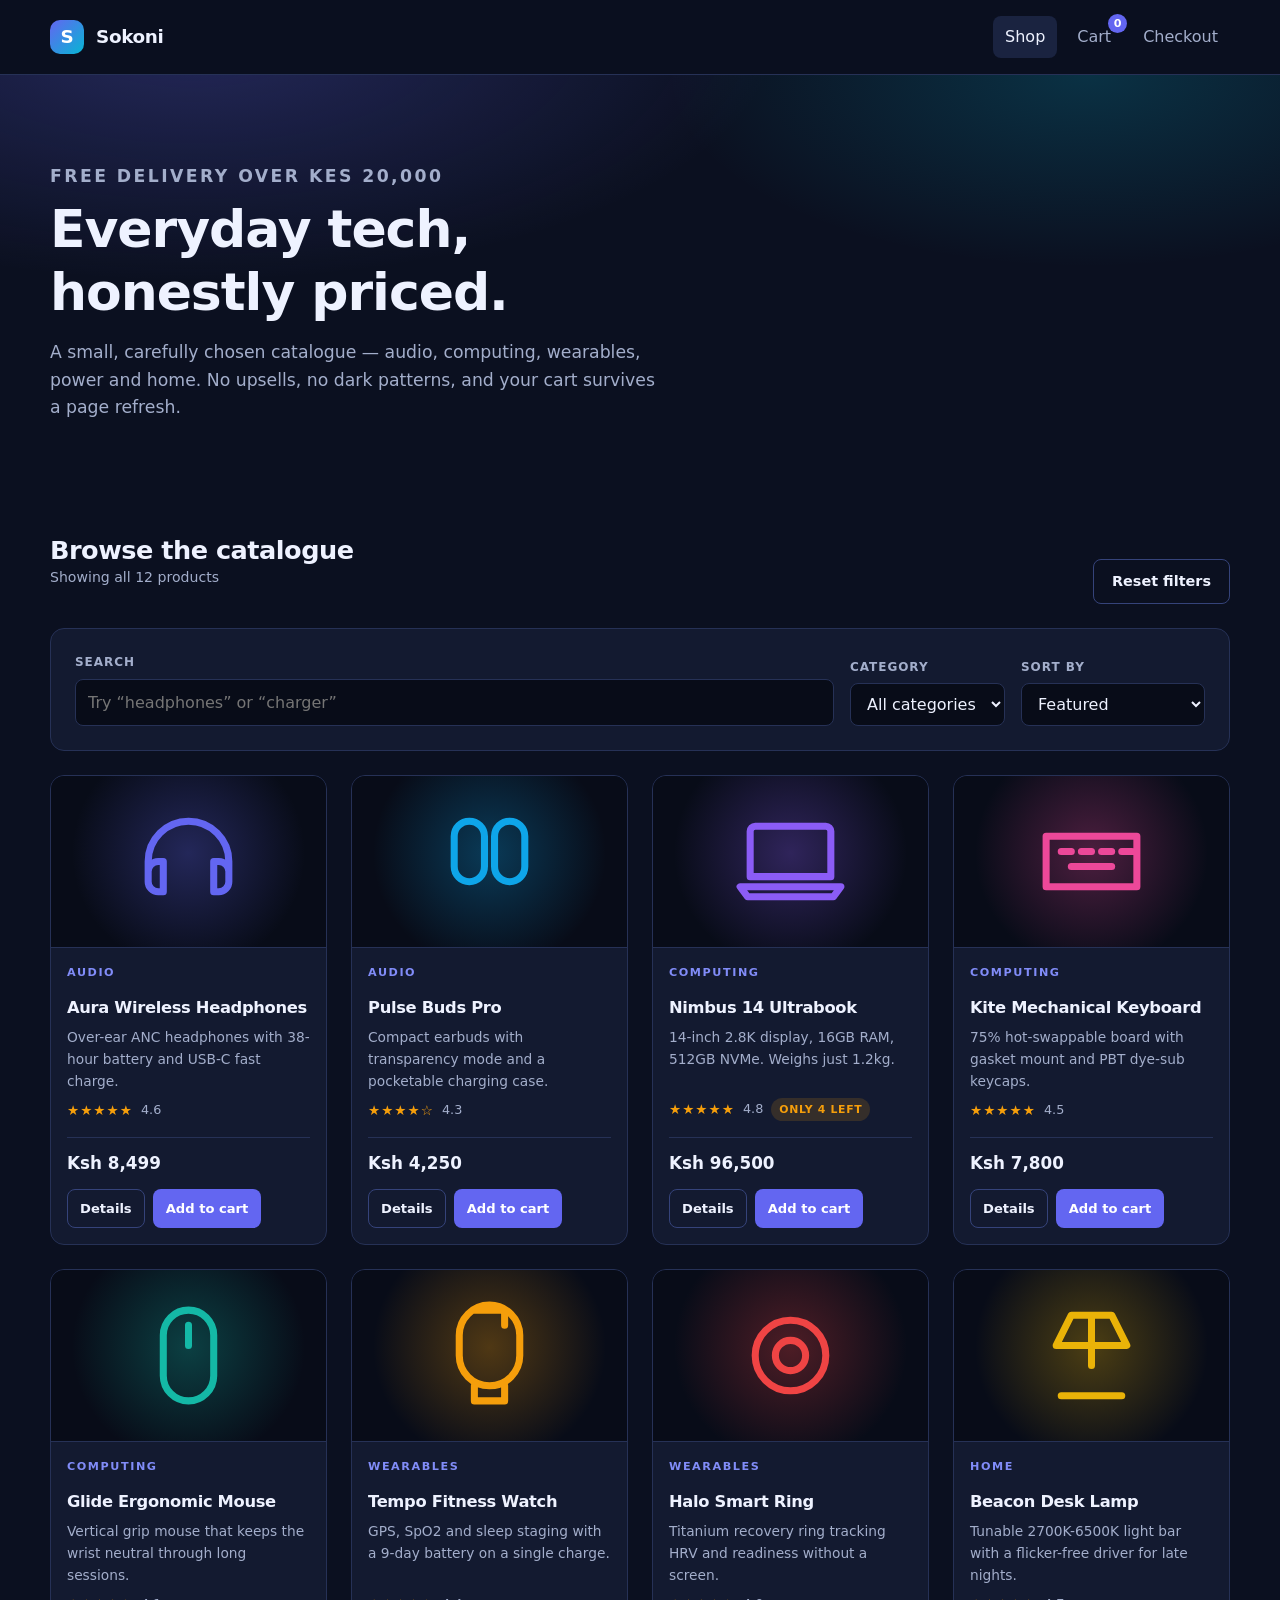
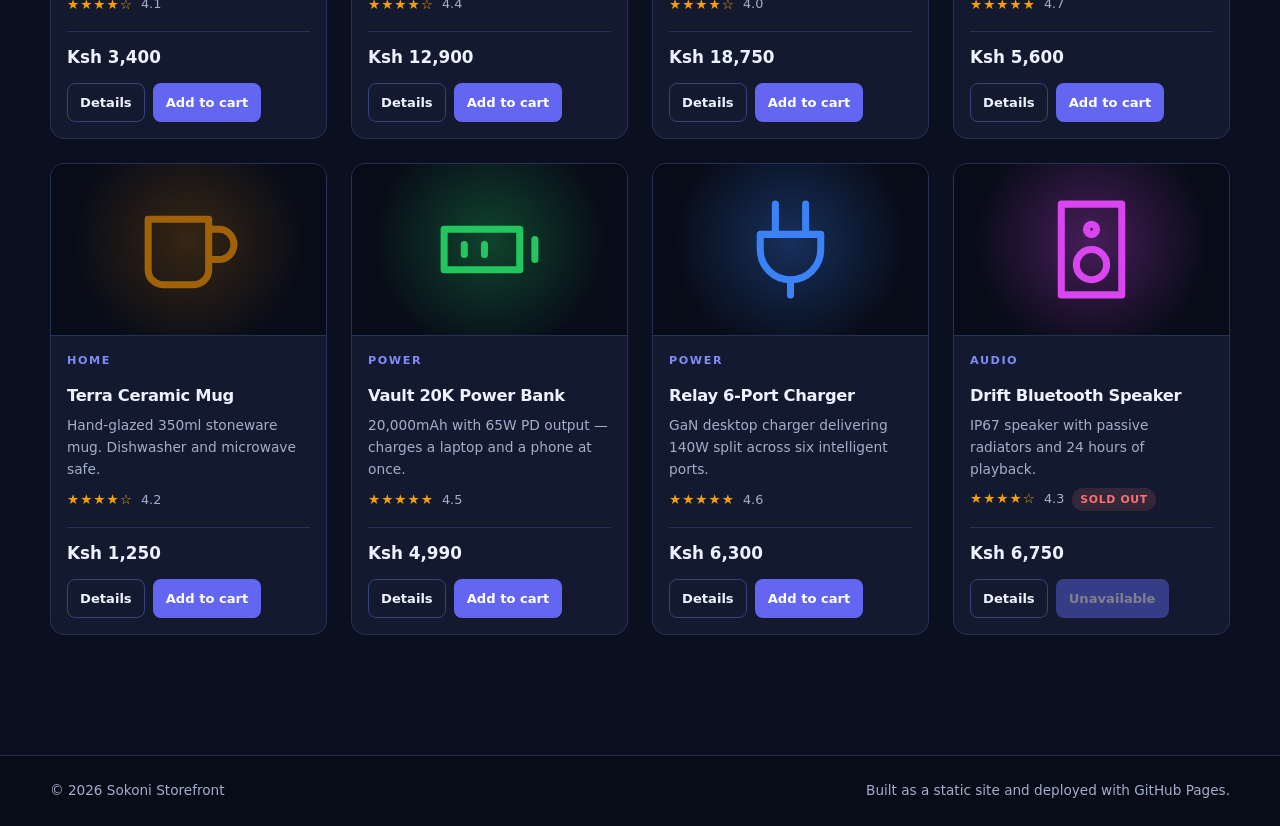
==== index.html @ c06dab85 "refactor: drop the hero statistics block The three figures were hard-coded and went stale the moment" ====
<!doctype html>
<html lang="en">
  <head>
    <meta charset="utf-8" />
    <meta name="viewport" content="width=device-width, initial-scale=1" />
    <title>Sokoni — Everyday tech, honestly priced</title>
    <meta
      name="description"
      content="Sokoni is a lightweight storefront for audio, computing, wearables and home tech."
    />
    <link rel="stylesheet" href="assets/css/main.css" />
  </head>
  <body>
    <a class="skip-link" href="#main">Skip to content</a>

    <header class="site-header">
      <div class="shell header-inner">
        <a class="brand" href="index.html">
          <span class="brand-mark">S</span>
          Sokoni
        </a>
        <nav class="nav" aria-label="Primary">
          <a href="index.html">Shop</a>
          <a class="cart-link" href="cart.html">
            Cart
            <span class="badge" data-cart-count hidden>0</span>
          </a>
          <a href="checkout.html">Checkout</a>
        </nav>
      </div>
    </header>

    <main id="main">
      <section class="hero">
        <div class="shell">
          <p class="eyebrow">Free delivery over KES 20,000</p>
          <h1>Everyday tech, honestly priced.</h1>
          <p>
            A small, carefully chosen catalogue — audio, computing, wearables, power and home.
            No upsells, no dark patterns, and your cart survives a page refresh.
          </p>
        </div>
      </section>

      <section class="section shell">
        <div class="section-head">
          <div>
            <h2>Browse the catalogue</h2>
            <p class="result-count" id="result-count">Showing all 12 products</p>
          </div>
          <button class="btn btn-ghost" id="clear-filters">Reset filters</button>
        </div>

        <div class="toolbar">
          <div class="field field-grow">
            <label for="search">Search</label>
            <input
              type="search"
              id="search"
              placeholder="Try &ldquo;headphones&rdquo; or &ldquo;charger&rdquo;"
              autocomplete="off"
            />
          </div>
          <div class="field">
            <label for="category">Category</label>
            <select id="category">
              <option value="all">All categories</option>
            </select>
          </div>
          <div class="field">
            <label for="sort">Sort by</label>
            <select id="sort">
              <option value="featured">Featured</option>
              <option value="price-asc">Price: low to high</option>
              <option value="price-desc">Price: high to low</option>
              <option value="rating">Highest rated</option>
              <option value="name">Name A–Z</option>
            </select>
          </div>
        </div>

        <div class="grid" id="product-grid"></div>

        <div class="empty" id="empty-state" hidden>
          <h3>No products match that search</h3>
          <p>Try a different term, or reset the filters to see the whole catalogue.</p>
        </div>
      </section>
    </main>

    <dialog id="product-dialog" aria-labelledby="dialog-title">
      <div class="dialog-body">
        <div data-slot="art"></div>
        <div>
          <p class="eyebrow" data-slot="category"></p>
          <h2 id="dialog-title" data-slot="name"></h2>
          <p class="card-blurb" data-slot="blurb"></p>
          <p class="card-meta" data-slot="rating"></p>
          <p class="price" data-slot="price"></p>
          <p class="result-count" data-slot="stock"></p>
        </div>
      </div>
      <div class="dialog-foot">
        <button class="btn btn-ghost" data-action="close-dialog">Close</button>
        <button class="btn btn-primary" data-action="add-from-dialog">Add to cart</button>
      </div>
    </dialog>

    <footer class="site-footer">
      <div class="shell footer-inner">
        <span>© <span data-year></span> Sokoni Storefront</span>
        <span>Built as a static site and deployed with GitHub Pages.</span>
      </div>
    </footer>

    <script src="assets/js/data.js"></script>
    <script src="assets/js/store.js"></script>
    <script src="assets/js/ui.js"></script>
    <script src="assets/js/catalogue.js"></script>
  </body>
</html>
---- assets/css/main.css ----
/* ==========================================================================
   Sokoni Storefront — design tokens and components
   ========================================================================== */

:root {
  --bg: #0b1020;
  --bg-raised: #131a30;
  --bg-sunken: #080c18;
  --surface: #1a2340;
  --border: #263156;
  --border-strong: #35437a;

  --text: #eef2ff;
  --text-muted: #a3aecb;
  --text-faint: #6f7da0;

  --brand: #6366f1;
  --brand-strong: #818cf8;
  --brand-ink: #ffffff;
  --success: #22c55e;
  --warn: #f59e0b;
  --danger: #f87171;

  --radius-sm: 8px;
  --radius: 14px;
  --radius-lg: 20px;

  --shadow: 0 12px 32px rgba(3, 7, 18, 0.45);
  --shadow-sm: 0 4px 12px rgba(3, 7, 18, 0.3);

  --space-1: 4px;
  --space-2: 8px;
  --space-3: 12px;
  --space-4: 16px;
  --space-5: 24px;
  --space-6: 32px;
  --space-7: 48px;
  --space-8: 72px;

  --maxw: 1180px;
  --font: "Segoe UI", system-ui, -apple-system, "Helvetica Neue", Arial, sans-serif;
}

*,
*::before,
*::after {
  box-sizing: border-box;
}

body {
  margin: 0;
  background: var(--bg);
  color: var(--text);
  font-family: var(--font);
  font-size: 16px;
  line-height: 1.6;
  -webkit-font-smoothing: antialiased;
}

h1,
h2,
h3 {
  line-height: 1.2;
  margin: 0;
  letter-spacing: -0.02em;
}

a {
  color: var(--brand-strong);
}

img,
svg {
  max-width: 100%;
}

:focus-visible {
  outline: 2px solid var(--brand-strong);
  outline-offset: 2px;
  border-radius: 4px;
}

.shell {
  width: min(100% - 2 * var(--space-5), var(--maxw));
  margin-inline: auto;
}

.skip-link {
  position: absolute;
  left: -9999px;
}
.skip-link:focus {
  left: var(--space-4);
  top: var(--space-4);
  z-index: 100;
  background: var(--brand);
  color: var(--brand-ink);
  padding: var(--space-2) var(--space-4);
  border-radius: var(--radius-sm);
}

/* --------------------------------------------------------------- Header -- */

.site-header {
  position: sticky;
  top: 0;
  z-index: 40;
  background: rgba(11, 16, 32, 0.85);
  backdrop-filter: blur(12px);
  border-bottom: 1px solid var(--border);
}

.header-inner {
  display: flex;
  align-items: center;
  gap: var(--space-5);
  padding-block: var(--space-4);
}

.brand {
  display: flex;
  align-items: center;
  gap: var(--space-3);
  font-weight: 700;
  font-size: 1.15rem;
  color: var(--text);
  text-decoration: none;
  letter-spacing: -0.02em;
}

.brand-mark {
  display: grid;
  place-items: center;
  width: 34px;
  height: 34px;
  border-radius: 10px;
  background: linear-gradient(135deg, var(--brand), #06b6d4);
  color: var(--brand-ink);
  font-weight: 800;
}

.nav {
  display: flex;
  gap: var(--space-2);
  margin-left: auto;
  align-items: center;
}

.nav a {
  color: var(--text-muted);
  text-decoration: none;
  padding: var(--space-2) var(--space-3);
  border-radius: var(--radius-sm);
  font-weight: 500;
}

.nav a:hover {
  color: var(--text);
  background: var(--surface);
}

.nav a[aria-current="page"] {
  color: var(--text);
  background: var(--surface);
}

.cart-link {
  position: relative;
}

.badge {
  position: absolute;
  top: -2px;
  right: -4px;
  min-width: 19px;
  height: 19px;
  padding-inline: 5px;
  display: grid;
  place-items: center;
  border-radius: 999px;
  background: var(--brand);
  color: var(--brand-ink);
  font-size: 0.7rem;
  font-weight: 700;
}

/* ----------------------------------------------------------------- Hero -- */

.hero {
  padding-block: var(--space-8) var(--space-7);
  background:
    radial-gradient(900px 380px at 15% -10%, rgba(99, 102, 241, 0.28), transparent 65%),
    radial-gradient(700px 320px at 85% 0%, rgba(6, 182, 212, 0.2), transparent 60%);
}

.hero h1 {
  font-size: clamp(2rem, 5vw, 3.25rem);
  max-width: 16ch;
}

.hero p {
  color: var(--text-muted);
  font-size: 1.08rem;
  max-width: 56ch;
  margin-top: var(--space-4);
}

.eyebrow {
  margin: 0 0 var(--space-2);
  text-transform: uppercase;
  letter-spacing: 0.14em;
  font-size: 0.7rem;
  font-weight: 700;
  color: var(--brand-strong);
}

.hero-stats {
  display: flex;
  flex-wrap: wrap;
  gap: var(--space-6);
  margin-top: var(--space-6);
}

.hero-stats div strong {
  display: block;
  font-size: 1.5rem;
}

.hero-stats div span {
  color: var(--text-muted);
  font-size: 0.85rem;
}

/* -------------------------------------------------------------- Buttons -- */

.btn {
  display: inline-flex;
  align-items: center;
  justify-content: center;
  gap: var(--space-2);
  padding: 10px 18px;
  border-radius: var(--radius-sm);
  border: 1px solid transparent;
  font: inherit;
  font-weight: 600;
  font-size: 0.9rem;
  cursor: pointer;
  transition: background-color 0.15s ease, border-color 0.15s ease, transform 0.1s ease;
  text-decoration: none;
}

.btn:active {
  transform: translateY(1px);
}

.btn-primary {
  background: var(--brand);
  color: var(--brand-ink);
}
.btn-primary:hover:not(:disabled) {
  background: var(--brand-strong);
}

.btn-ghost {
  background: transparent;
  border-color: var(--border-strong);
  color: var(--text);
}
.btn-ghost:hover:not(:disabled) {
  background: var(--surface);
}

.btn:disabled {
  opacity: 0.45;
  cursor: not-allowed;
}

.btn-block {
  width: 100%;
}

.link-danger {
  background: none;
  border: 0;
  color: var(--text-faint);
  font: inherit;
  font-size: 0.82rem;
  cursor: pointer;
  padding: 0;
  text-decoration: underline;
}
.link-danger:hover {
  color: var(--danger);
}

/* --------------------------------------------------------------- Filters -- */

.toolbar {
  display: flex;
  flex-wrap: wrap;
  align-items: flex-end;
  gap: var(--space-4);
  padding: var(--space-5);
  background: var(--bg-raised);
  border: 1px solid var(--border);
  border-radius: var(--radius);
  margin-bottom: var(--space-5);
}

.field {
  display: flex;
  flex-direction: column;
  gap: 6px;
  min-width: 0;
}

.field label {
  font-size: 0.75rem;
  font-weight: 600;
  color: var(--text-muted);
  text-transform: uppercase;
  letter-spacing: 0.08em;
}

.field-grow {
  flex: 1 1 220px;
}

input,
select,
textarea {
  font: inherit;
  color: var(--text);
  background: var(--bg-sunken);
  border: 1px solid var(--border);
  border-radius: var(--radius-sm);
  padding: 10px 12px;
  width: 100%;
}

input:focus,
select:focus,
textarea:focus {
  border-color: var(--brand);
  outline: none;
}

input[aria-invalid="true"],
textarea[aria-invalid="true"] {
  border-color: var(--danger);
}

.result-count {
  color: var(--text-muted);
  font-size: 0.88rem;
  margin: 0 0 var(--space-4);
}

/* ----------------------------------------------------------------- Grid -- */

.grid {
  display: grid;
  grid-template-columns: repeat(auto-fill, minmax(255px, 1fr));
  gap: var(--space-5);
  list-style: none;
  padding: 0;
  margin: 0;
}

.card {
  display: flex;
  flex-direction: column;
  background: var(--bg-raised);
  border: 1px solid var(--border);
  border-radius: var(--radius);
  overflow: hidden;
  transition: border-color 0.15s ease, transform 0.15s ease, box-shadow 0.15s ease;
}

.card:hover {
  border-color: var(--border-strong);
  transform: translateY(-3px);
  box-shadow: var(--shadow);
}

.art {
  display: grid;
  place-items: center;
  aspect-ratio: 16 / 10;
  color: var(--accent, var(--brand));
  background:
    radial-gradient(circle at 50% 45%, color-mix(in srgb, var(--accent, #6366f1) 30%, transparent), transparent 70%),
    var(--bg-sunken);
  border-bottom: 1px solid var(--border);
}

.art svg {
  width: 44%;
  height: auto;
}

.card-body {
  display: flex;
  flex-direction: column;
  gap: var(--space-2);
  padding: var(--space-4);
  flex: 1;
}

.card-title {
  font-size: 1.02rem;
}

.card-blurb {
  margin: 0;
  color: var(--text-muted);
  font-size: 0.86rem;
  flex: 1;
}

.card-meta {
  display: flex;
  align-items: center;
  gap: var(--space-2);
  flex-wrap: wrap;
}

.stars {
  color: var(--warn);
  letter-spacing: 1px;
  font-size: 0.85rem;
}

.rating-value {
  color: var(--text-muted);
  font-size: 0.8rem;
}

.pill {
  font-size: 0.68rem;
  font-weight: 700;
  text-transform: uppercase;
  letter-spacing: 0.06em;
  padding: 3px 8px;
  border-radius: 999px;
}

.pill-out {
  background: rgba(248, 113, 113, 0.15);
  color: var(--danger);
}

.pill-low {
  background: rgba(245, 158, 11, 0.15);
  color: var(--warn);
}

.card-foot {
  display: flex;
  align-items: center;
  justify-content: space-between;
  gap: var(--space-3);
  flex-wrap: wrap;
  margin-top: var(--space-2);
  padding-top: var(--space-3);
  border-top: 1px solid var(--border);
}

.price {
  font-size: 1.05rem;
  font-weight: 700;
}

.card-actions {
  display: flex;
  gap: var(--space-2);
}

.card-actions .btn {
  padding: 8px 12px;
  font-size: 0.82rem;
}

/* -------------------------------------------------------------- Sections -- */

.section {
  padding-block: var(--space-7);
}

.section-head {
  display: flex;
  align-items: flex-end;
  justify-content: space-between;
  gap: var(--space-4);
  flex-wrap: wrap;
  margin-bottom: var(--space-5);
}

.section-head h2 {
  font-size: 1.6rem;
}

.empty {
  text-align: center;
  padding: var(--space-8) var(--space-5);
  border: 1px dashed var(--border-strong);
  border-radius: var(--radius);
  color: var(--text-muted);
}

.empty h3 {
  color: var(--text);
  margin-bottom: var(--space-2);
}

/* ------------------------------------------------------------- Cart page -- */

.cart-layout {
  display: grid;
  grid-template-columns: minmax(0, 1fr) 320px;
  gap: var(--space-6);
  align-items: start;
}

.lines {
  list-style: none;
  margin: 0;
  padding: 0;
  display: flex;
  flex-direction: column;
  gap: var(--space-3);
}

.line {
  display: grid;
  grid-template-columns: 96px minmax(0, 1fr) auto auto auto;
  align-items: center;
  gap: var(--space-4);
  padding: var(--space-3);
  background: var(--bg-raised);
  border: 1px solid var(--border);
  border-radius: var(--radius);
}

.line .art {
  aspect-ratio: 1;
  border: 0;
  border-radius: var(--radius-sm);
}

.line .art svg {
  width: 50%;
}

.line-title {
  font-size: 0.98rem;
}

.line-unit {
  margin: 2px 0 0;
  color: var(--text-muted);
  font-size: 0.82rem;
}

.line-total {
  margin: 0;
  font-weight: 700;
  min-width: 92px;
  text-align: right;
}

.qty {
  display: flex;
  align-items: center;
  gap: 4px;
}

.qty-btn {
  width: 30px;
  height: 30px;
  border-radius: var(--radius-sm);
  border: 1px solid var(--border-strong);
  background: var(--surface);
  color: var(--text);
  font-size: 1rem;
  cursor: pointer;
}

.qty-btn:hover:not(:disabled) {
  border-color: var(--brand);
}

.qty-btn:disabled {
  opacity: 0.4;
  cursor: not-allowed;
}

.qty-input {
  width: 54px;
  text-align: center;
  padding: 6px;
}

.panel {
  background: var(--bg-raised);
  border: 1px solid var(--border);
  border-radius: var(--radius);
  padding: var(--space-5);
  position: sticky;
  top: 92px;
}

.panel h2 {
  font-size: 1.15rem;
  margin-bottom: var(--space-4);
}

.totals {
  list-style: none;
  margin: 0 0 var(--space-4);
  padding: 0;
  display: flex;
  flex-direction: column;
  gap: var(--space-2);
}

.totals li {
  display: flex;
  justify-content: space-between;
  gap: var(--space-4);
  color: var(--text-muted);
  font-size: 0.9rem;
}

.totals .grand {
  color: var(--text);
  font-size: 1.1rem;
  font-weight: 700;
  padding-top: var(--space-3);
  border-top: 1px solid var(--border);
}

.nudge {
  background: rgba(99, 102, 241, 0.12);
  border: 1px solid rgba(99, 102, 241, 0.35);
  color: var(--brand-strong);
  border-radius: var(--radius-sm);
  padding: var(--space-3);
  font-size: 0.82rem;
  margin-bottom: var(--space-4);
}

.cart-actions {
  display: flex;
  justify-content: space-between;
  align-items: center;
  margin-top: var(--space-4);
}

/* --------------------------------------------------------- Checkout page -- */

.checkout-layout {
  display: grid;
  grid-template-columns: minmax(0, 1fr) 340px;
  gap: var(--space-6);
  align-items: start;
}

.form-grid {
  display: grid;
  grid-template-columns: repeat(2, minmax(0, 1fr));
  gap: var(--space-4);
}

.form-grid .span-2 {
  grid-column: 1 / -1;
}

.error {
  color: var(--danger);
  font-size: 0.78rem;
  min-height: 1.1em;
}

.review-list {
  list-style: none;
  margin: 0 0 var(--space-4);
  padding: 0 0 var(--space-4);
  border-bottom: 1px solid var(--border);
  display: flex;
  flex-direction: column;
  gap: var(--space-3);
}

.review-list li {
  display: flex;
  justify-content: space-between;
  gap: var(--space-4);
  font-size: 0.9rem;
}

.review-qty {
  color: var(--text-muted);
}

.confirmation {
  text-align: center;
  padding: var(--space-8) var(--space-5);
  background: var(--bg-raised);
  border: 1px solid var(--border);
  border-radius: var(--radius-lg);
}

.confirmation .tick {
  display: grid;
  place-items: center;
  width: 62px;
  height: 62px;
  margin: 0 auto var(--space-4);
  border-radius: 50%;
  background: rgba(34, 197, 94, 0.15);
  color: var(--success);
  font-size: 1.8rem;
}

.reference {
  display: inline-block;
  margin-top: var(--space-4);
  padding: var(--space-2) var(--space-4);
  background: var(--bg-sunken);
  border: 1px solid var(--border-strong);
  border-radius: var(--radius-sm);
  font-family: ui-monospace, "Cascadia Code", Consolas, monospace;
  letter-spacing: 0.08em;
}

/* --------------------------------------------------------------- Dialog -- */

dialog {
  border: 1px solid var(--border-strong);
  border-radius: var(--radius-lg);
  background: var(--bg-raised);
  color: var(--text);
  padding: 0;
  width: min(560px, calc(100% - 2 * var(--space-5)));
  box-shadow: var(--shadow);
}

dialog::backdrop {
  background: rgba(3, 7, 18, 0.7);
  backdrop-filter: blur(3px);
}

.dialog-body {
  padding: var(--space-5);
  display: grid;
  grid-template-columns: 150px minmax(0, 1fr);
  gap: var(--space-5);
}

.dialog-body .art {
  border: 1px solid var(--border);
  border-radius: var(--radius);
  aspect-ratio: 1;
}

.dialog-foot {
  display: flex;
  justify-content: flex-end;
  gap: var(--space-3);
  padding: var(--space-4) var(--space-5);
  border-top: 1px solid var(--border);
}

/* --------------------------------------------------------------- Toasts -- */

.toast-host {
  position: fixed;
  bottom: var(--space-5);
  right: var(--space-5);
  z-index: 60;
  display: flex;
  flex-direction: column;
  gap: var(--space-2);
}

.toast {
  background: var(--surface);
  border: 1px solid var(--border-strong);
  border-left: 3px solid var(--brand);
  border-radius: var(--radius-sm);
  padding: var(--space-3) var(--space-4);
  font-size: 0.88rem;
  box-shadow: var(--shadow-sm);
  animation: toast-in 0.2s ease;
}

.toast.out {
  opacity: 0;
  transition: opacity 0.35s ease;
}

@keyframes toast-in {
  from {
    opacity: 0;
    transform: translateY(8px);
  }
}

/* --------------------------------------------------------------- Footer -- */

.site-footer {
  margin-top: var(--space-8);
  border-top: 1px solid var(--border);
  background: var(--bg-sunken);
}

.footer-inner {
  display: flex;
  justify-content: space-between;
  gap: var(--space-4);
  flex-wrap: wrap;
  padding-block: var(--space-5);
  color: var(--text-muted);
  font-size: 0.85rem;
}

/* ------------------------------------------------------------ Responsive -- */

@media (max-width: 900px) {
  .cart-layout,
  .checkout-layout {
    grid-template-columns: 1fr;
  }

  .panel {
    position: static;
  }
}

@media (max-width: 640px) {
  .header-inner {
    flex-wrap: wrap;
    gap: var(--space-3);
  }

  .nav {
    margin-left: 0;
    width: 100%;
    justify-content: space-between;
  }

  .line {
    grid-template-columns: 72px minmax(0, 1fr);
    row-gap: var(--space-3);
  }

  .line .qty,
  .line .line-total,
  .line .link-danger {
    grid-column: 2;
    justify-self: start;
    text-align: left;
  }

  .form-grid,
  .dialog-body {
    grid-template-columns: 1fr;
  }

  .dialog-body .art {
    max-width: 150px;
  }
}

@media (prefers-reduced-motion: reduce) {
  *,
  *::before,
  *::after {
    animation-duration: 0.01ms !important;
    transition-duration: 0.01ms !important;
  }
}
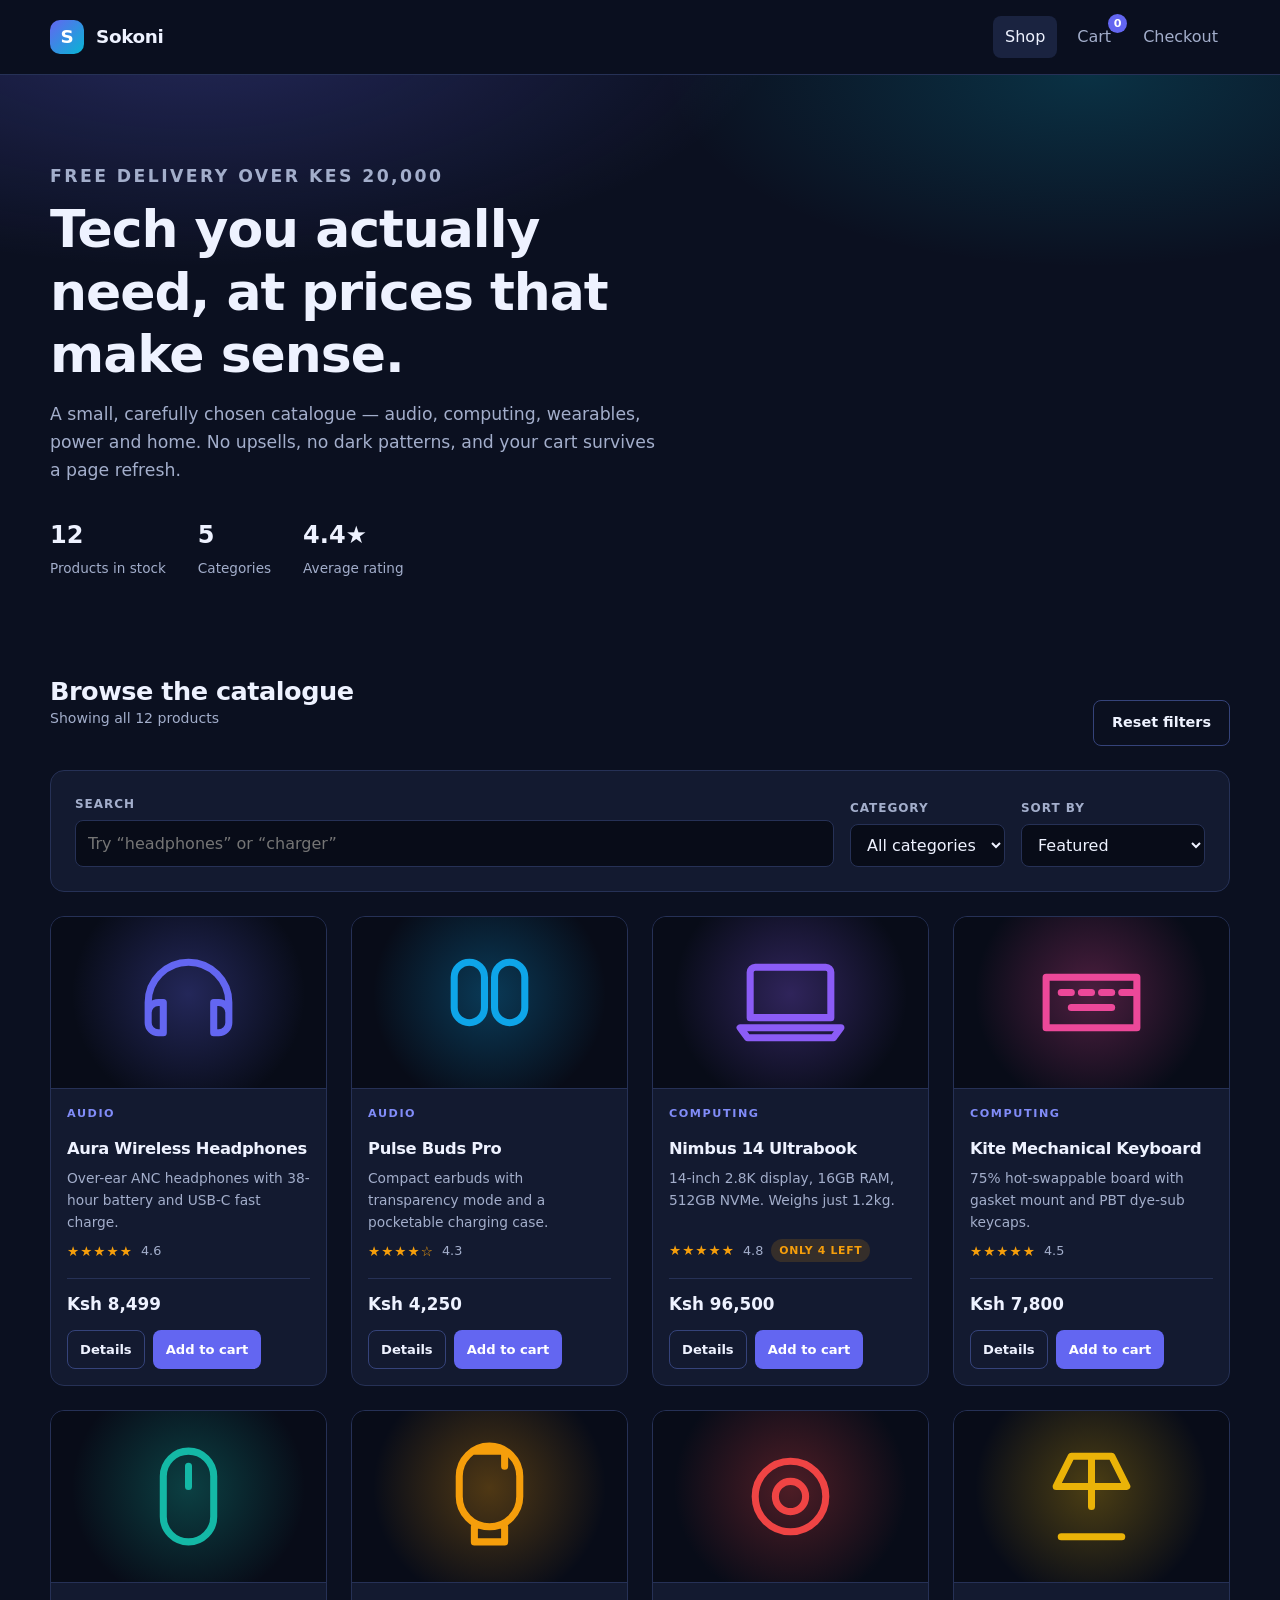
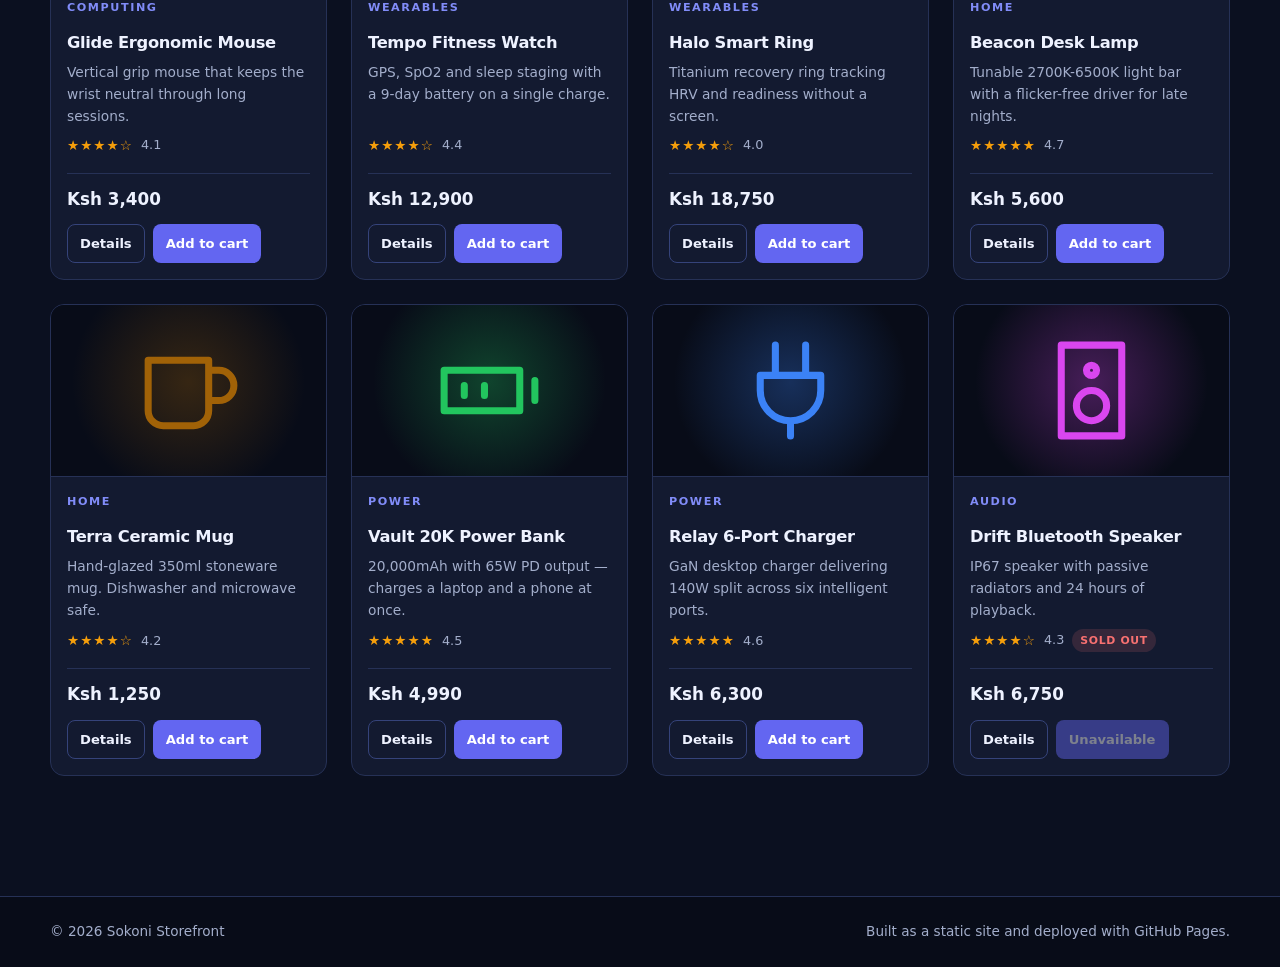
==== commit 440b585b: "Merge pull request #28 from IS-PROJECT-2026/style/23-hero-tagline style: rewrite the hero headline" ====
--- a/index.html
+++ b/index.html
@@ -34,11 +34,16 @@
       <section class="hero">
         <div class="shell">
           <p class="eyebrow">Free delivery over KES 20,000</p>
-          <h1>Everyday tech, honestly priced.</h1>
+          <h1>Tech you actually need, at prices that make sense.</h1>
           <p>
             A small, carefully chosen catalogue — audio, computing, wearables, power and home.
             No upsells, no dark patterns, and your cart survives a page refresh.
           </p>
+          <div class="hero-stats">
+            <div><strong>12</strong><span>Products in stock</span></div>
+            <div><strong>5</strong><span>Categories</span></div>
+            <div><strong>4.4★</strong><span>Average rating</span></div>
+          </div>
         </div>
       </section>
 
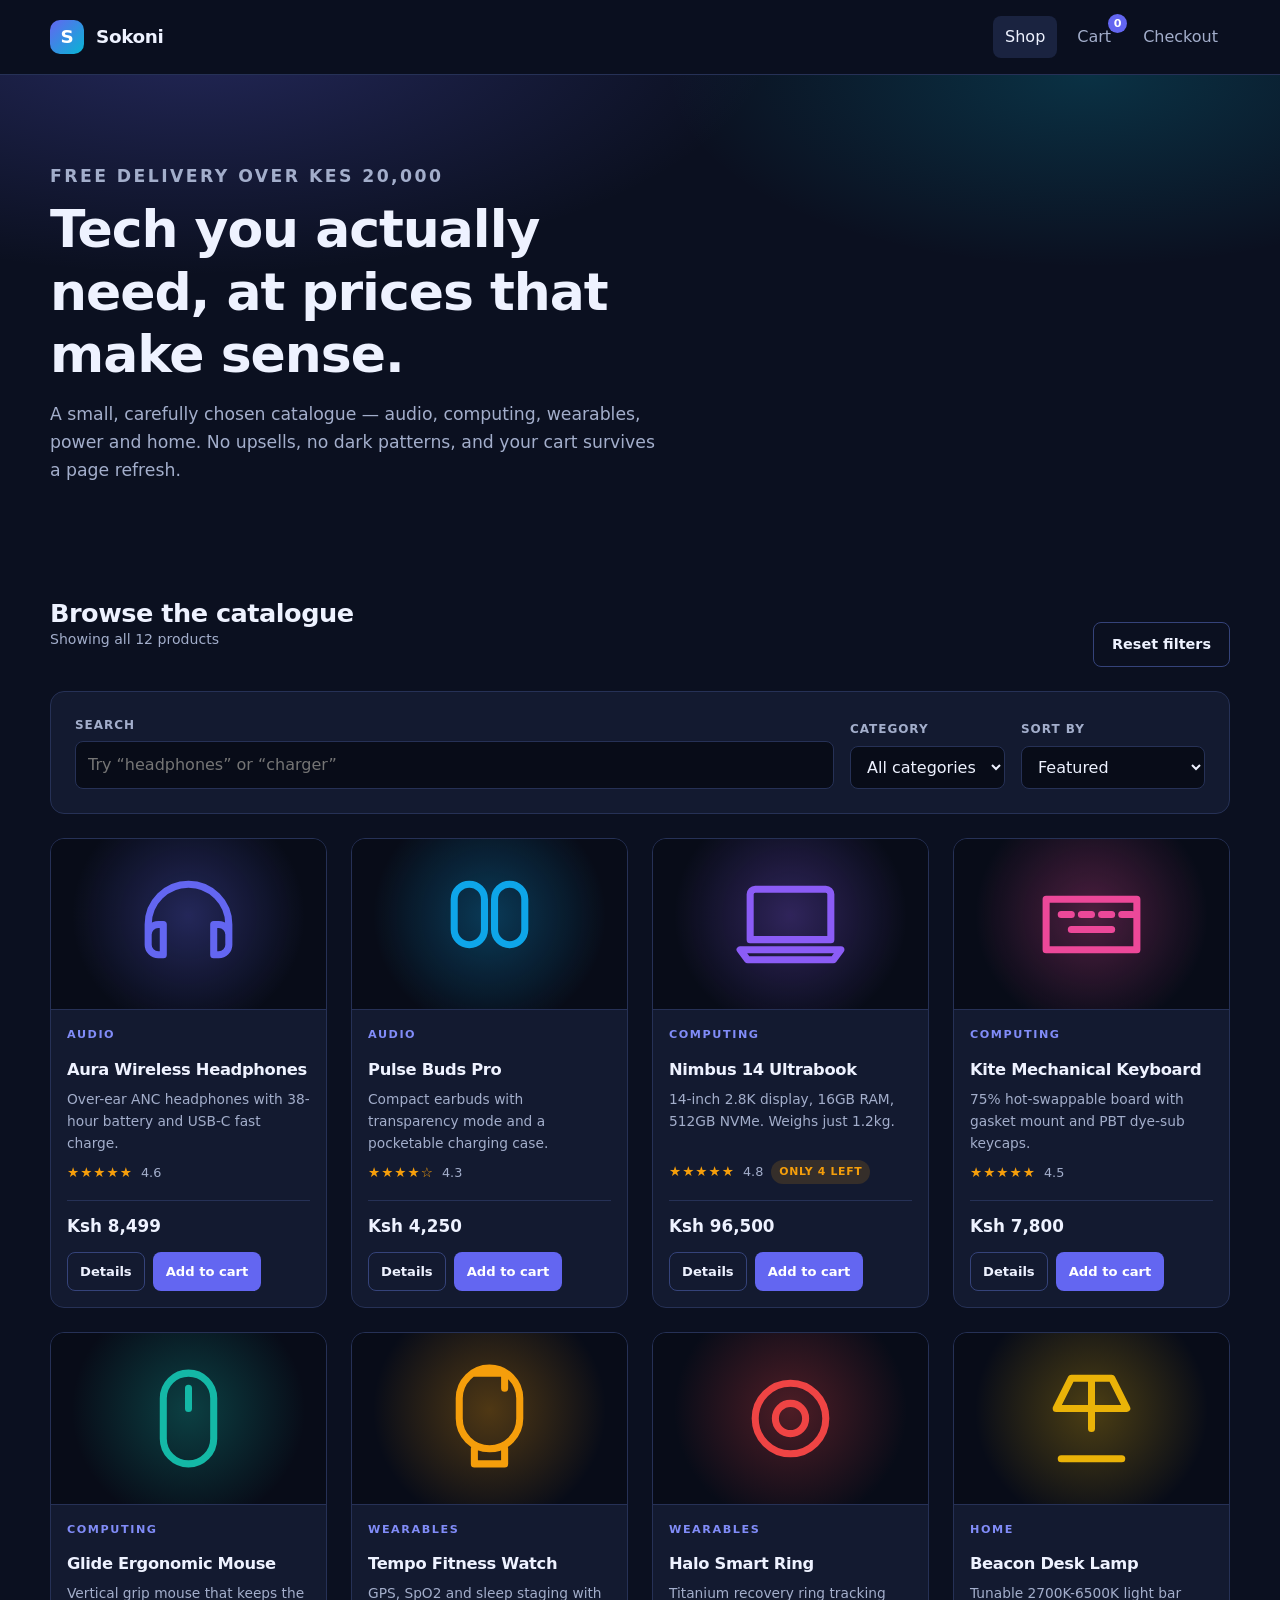
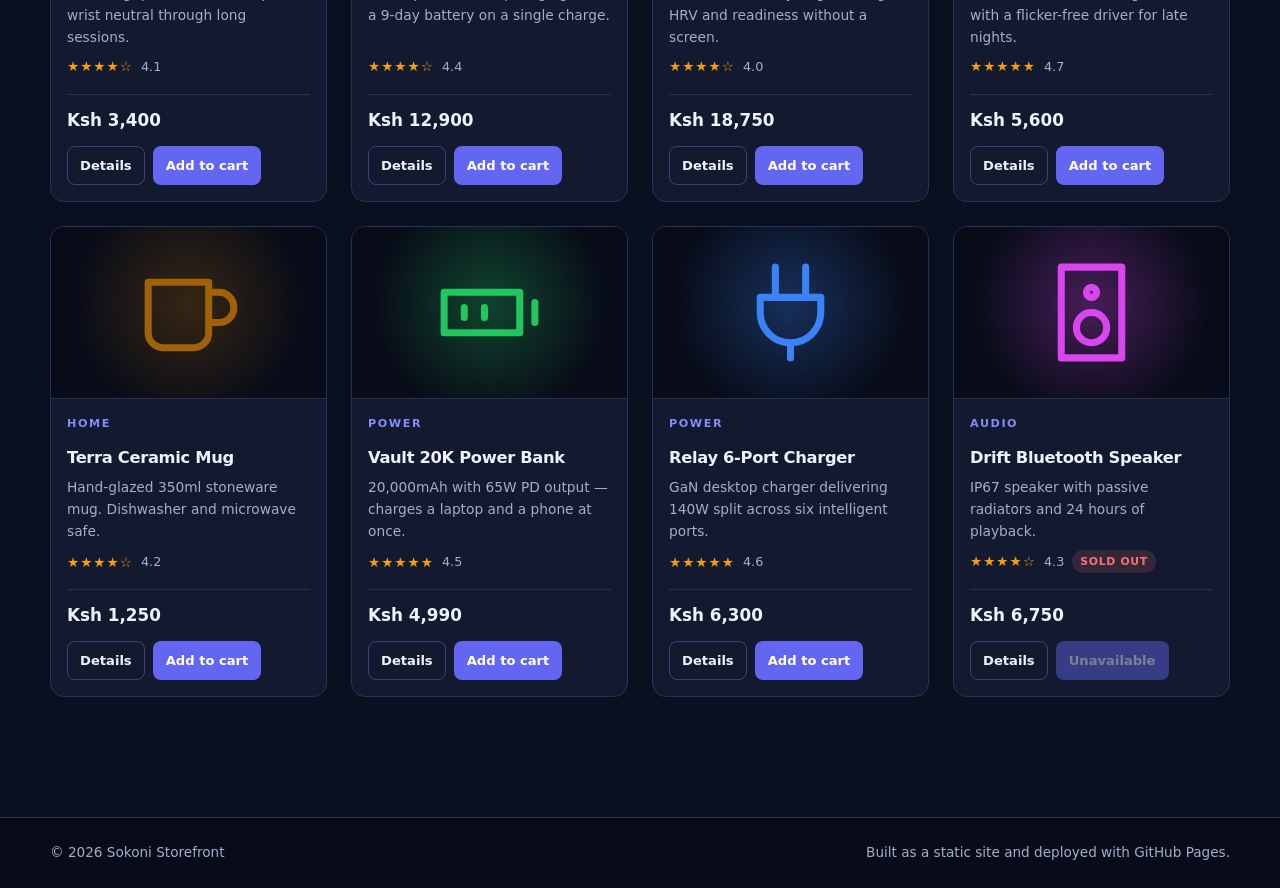
==== commit 56dda3d3: "Merge pull request #26 from IS-PROJECT-2026/refactor/25-trim-hero-stats refactor: drop the hero stat" ====
--- a/index.html
+++ b/index.html
@@ -39,11 +39,6 @@
             A small, carefully chosen catalogue — audio, computing, wearables, power and home.
             No upsells, no dark patterns, and your cart survives a page refresh.
           </p>
-          <div class="hero-stats">
-            <div><strong>12</strong><span>Products in stock</span></div>
-            <div><strong>5</strong><span>Categories</span></div>
-            <div><strong>4.4★</strong><span>Average rating</span></div>
-          </div>
         </div>
       </section>
 
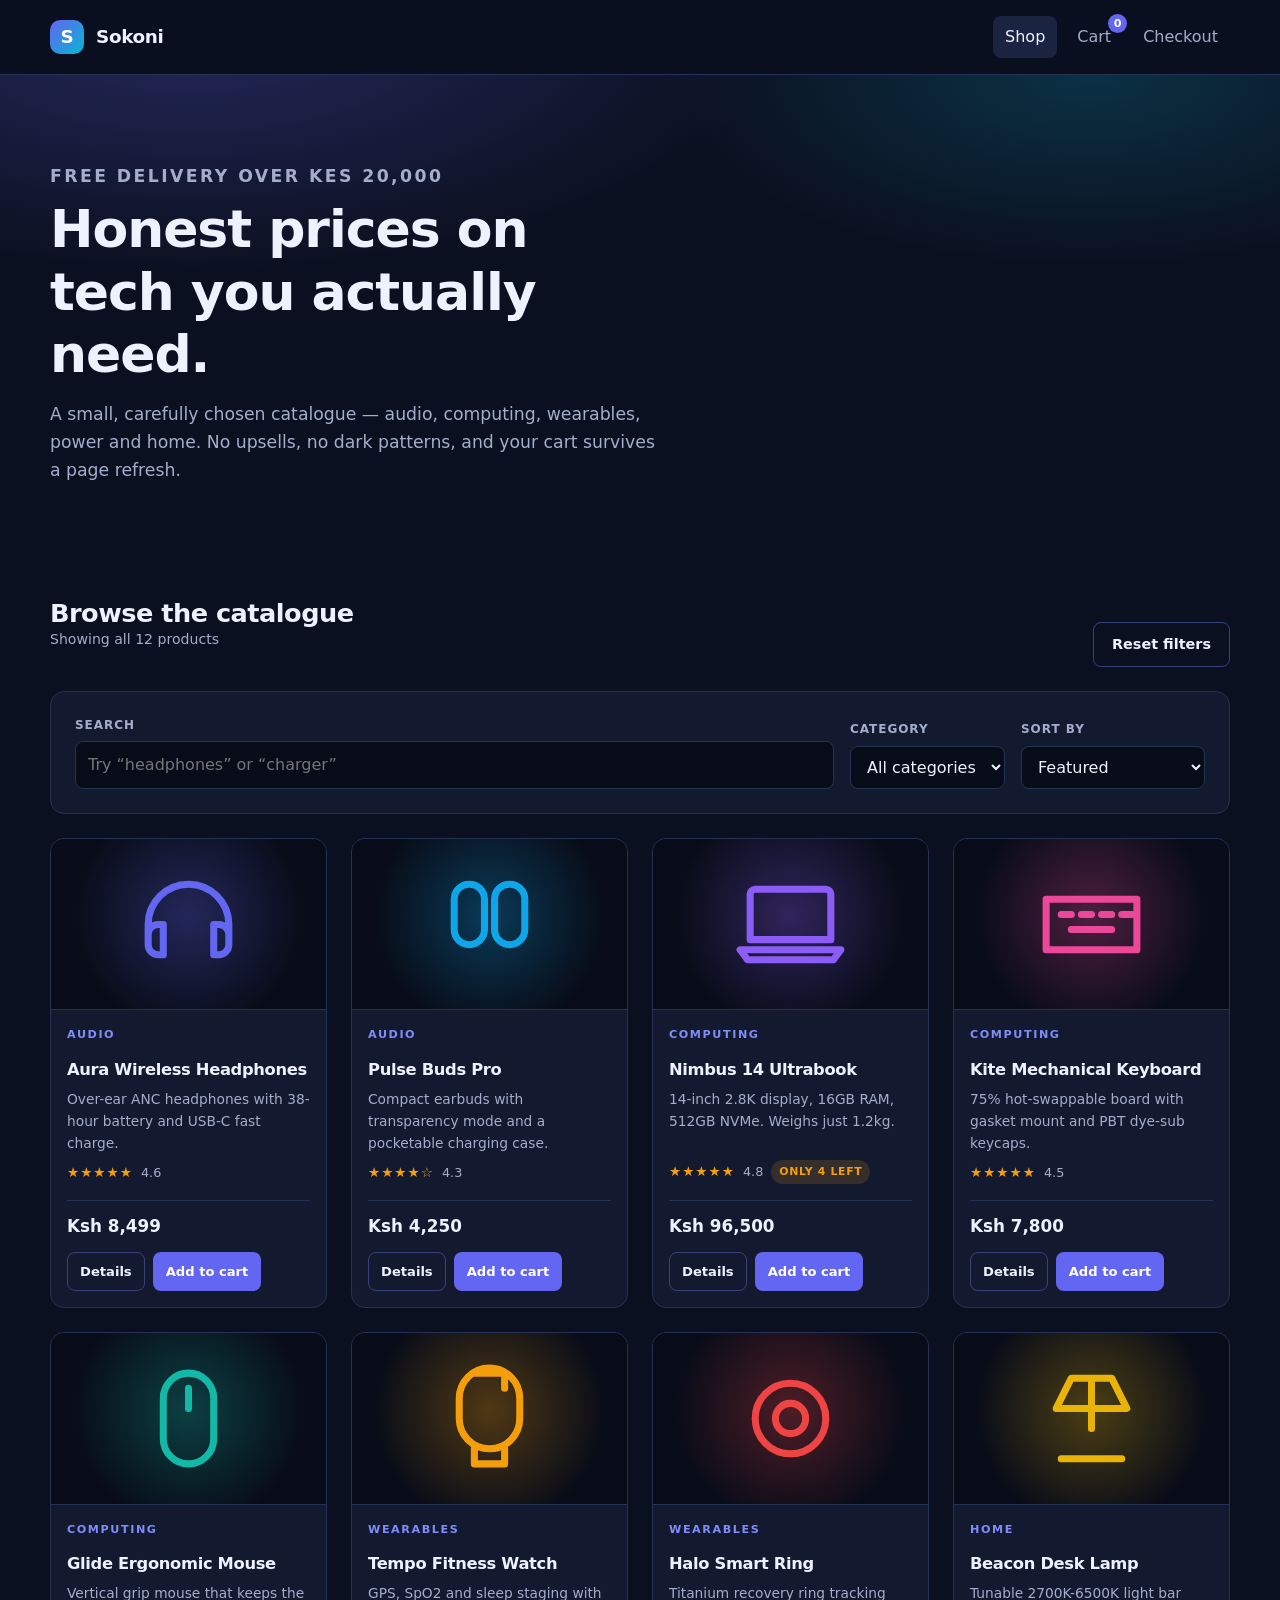
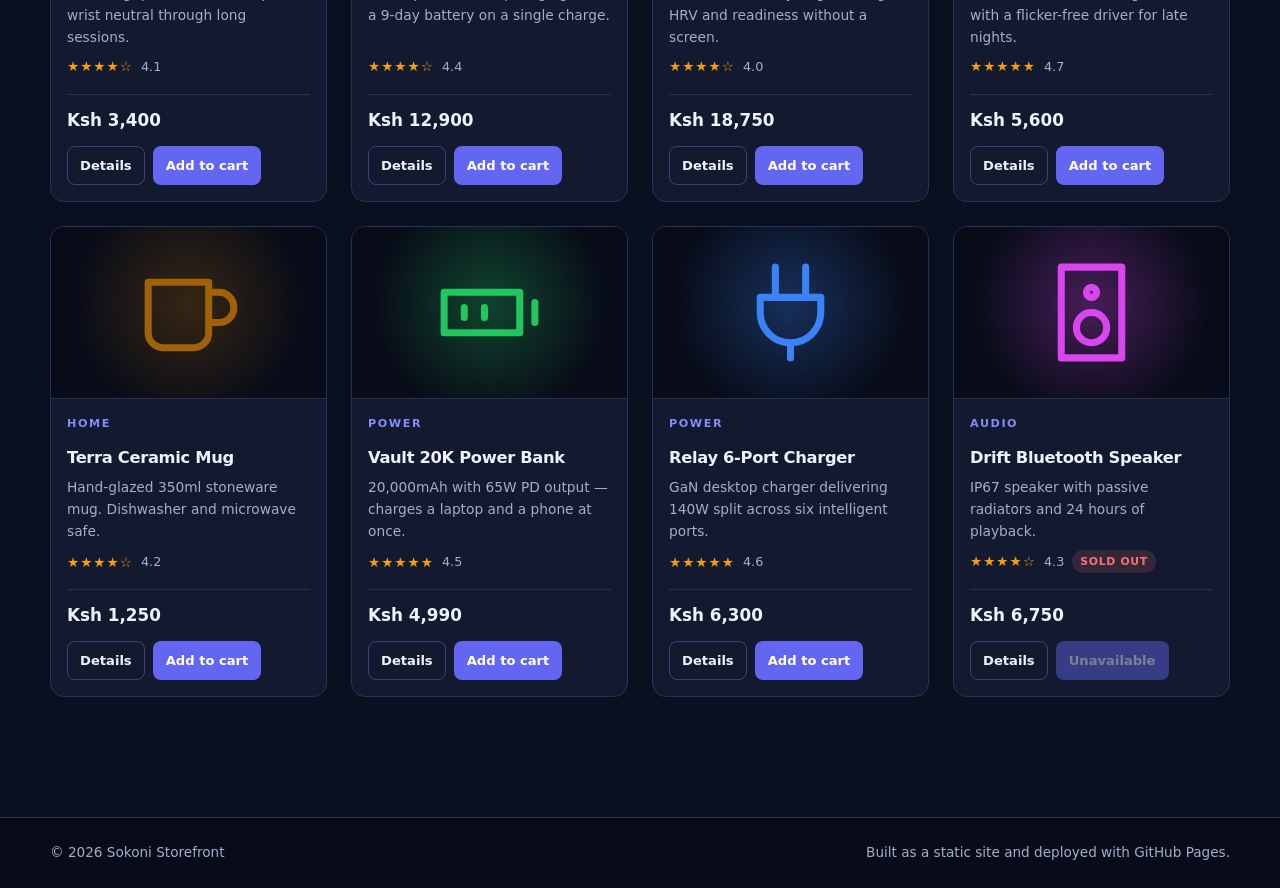
==== commit 3e8518e6: "fix: resolve hero headline conflict with main Both branches rewrote the same headline line, so git c" ====
--- a/index.html
+++ b/index.html
@@ -34,7 +34,7 @@
       <section class="hero">
         <div class="shell">
           <p class="eyebrow">Free delivery over KES 20,000</p>
-          <h1>Tech you actually need, at prices that make sense.</h1>
+          <h1>Honest prices on tech you actually need.</h1>
           <p>
             A small, carefully chosen catalogue — audio, computing, wearables, power and home.
             No upsells, no dark patterns, and your cart survives a page refresh.
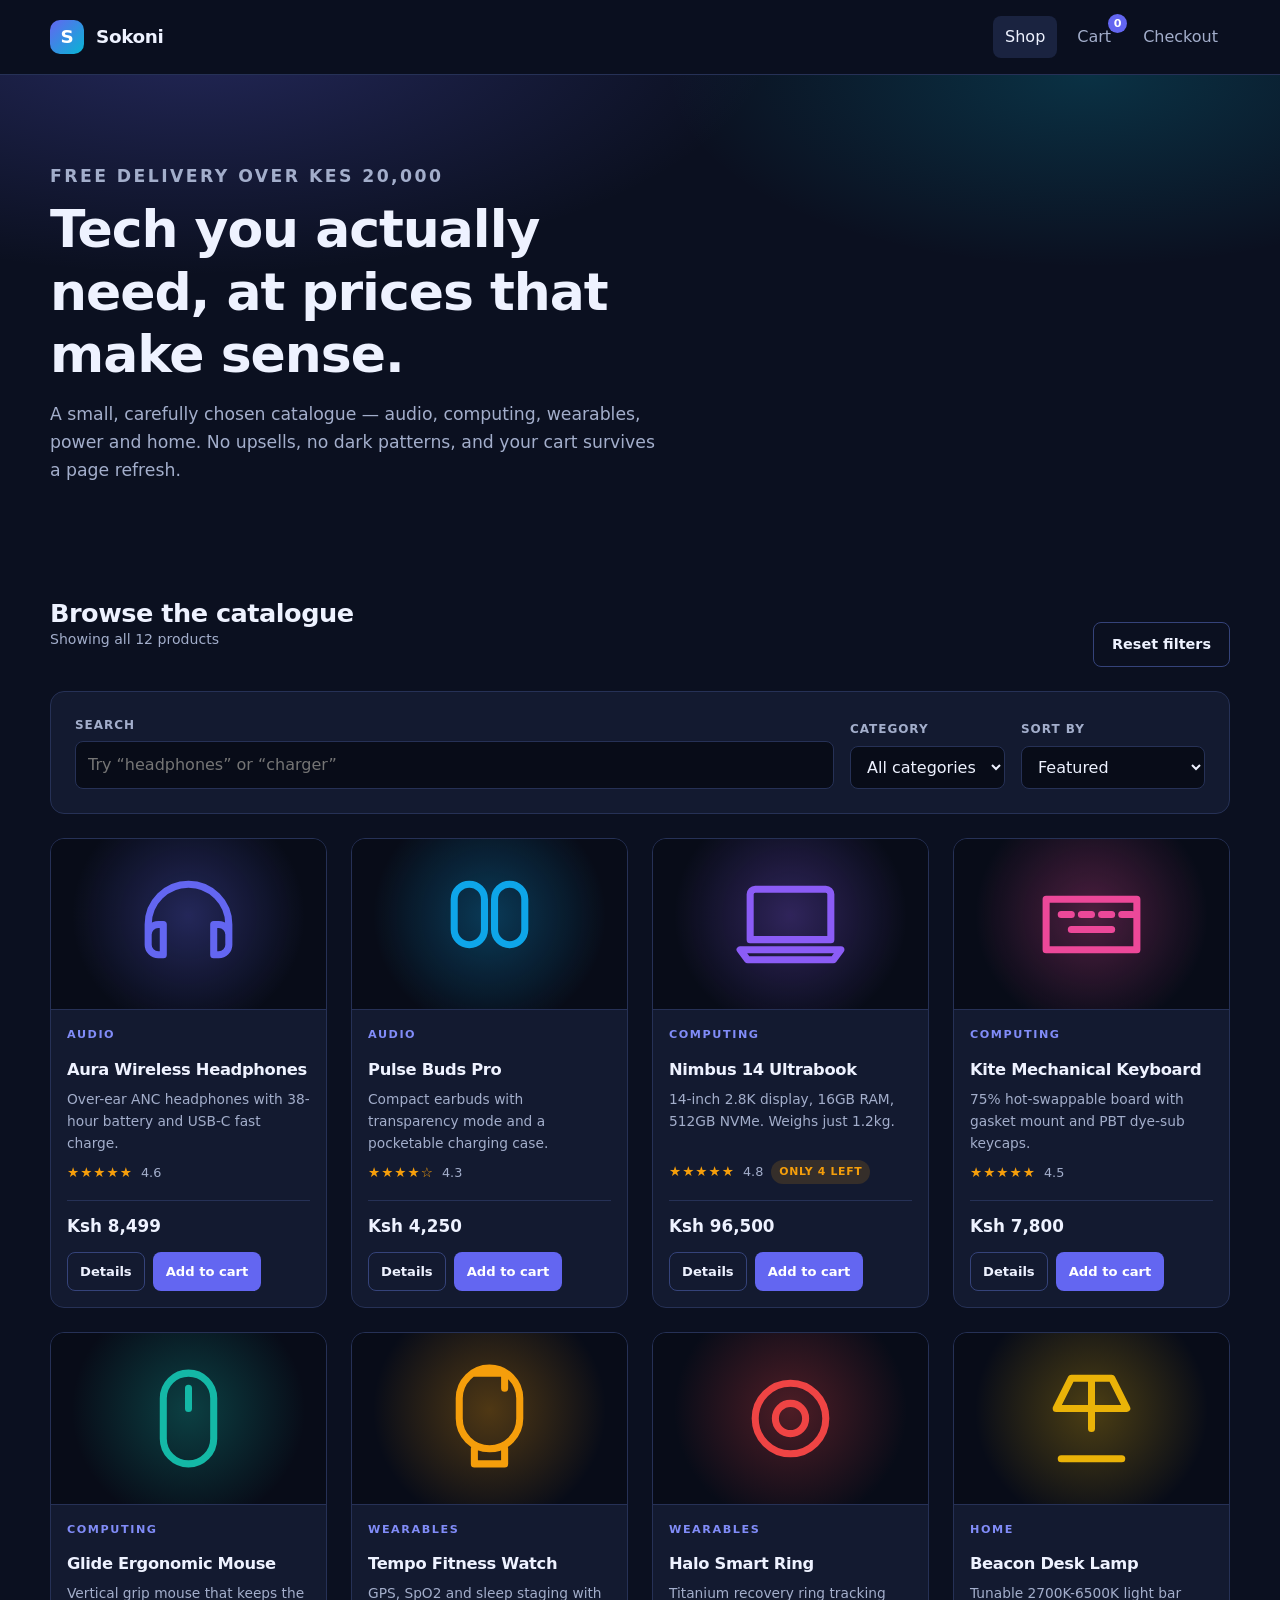
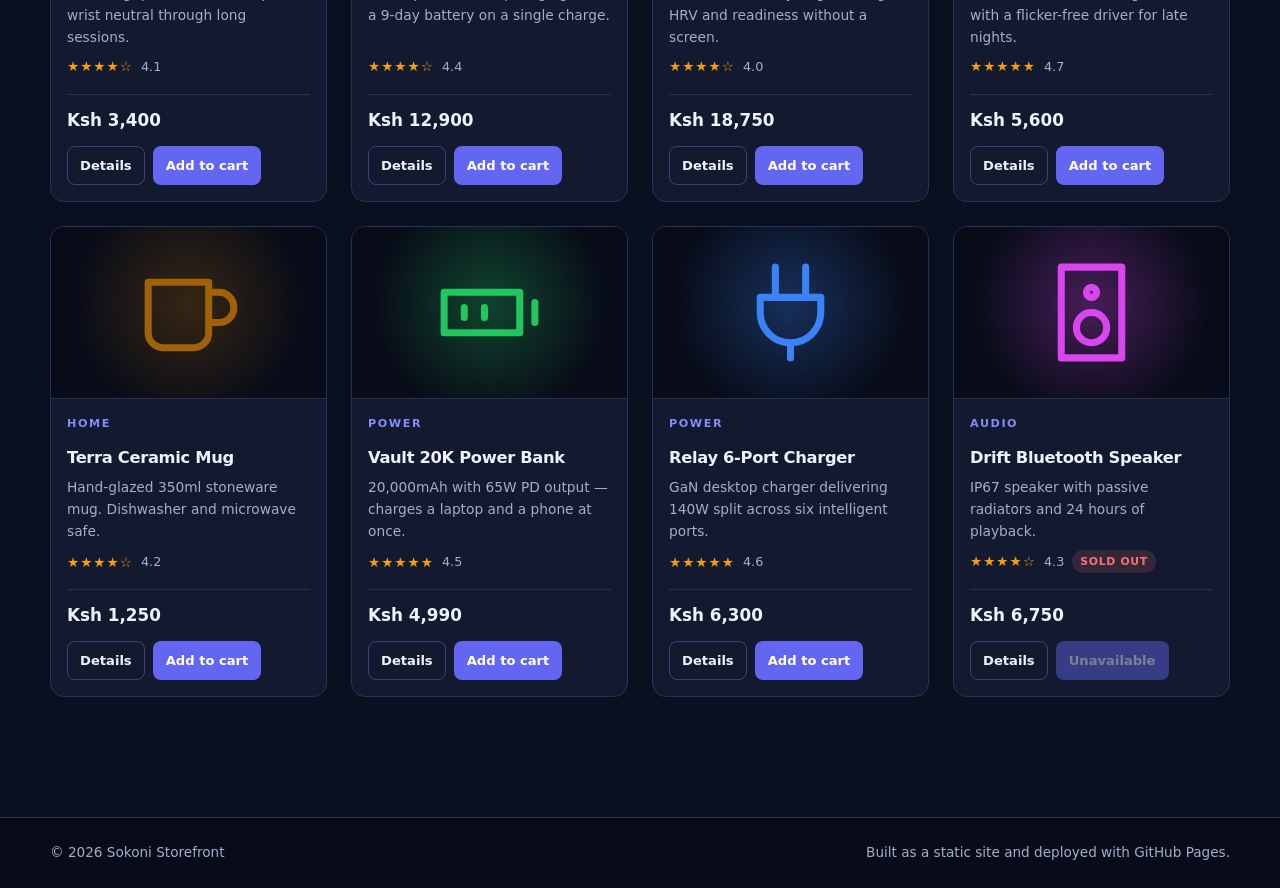
==== commit ed5a6932: "docs: resolve changelog conflict with main Both branches added CHANGELOG.md independently, so git ha" ====
--- a/index.html
+++ b/index.html
@@ -34,7 +34,7 @@
       <section class="hero">
         <div class="shell">
           <p class="eyebrow">Free delivery over KES 20,000</p>
-          <h1>Honest prices on tech you actually need.</h1>
+          <h1>Tech you actually need, at prices that make sense.</h1>
           <p>
             A small, carefully chosen catalogue — audio, computing, wearables, power and home.
             No upsells, no dark patterns, and your cart survives a page refresh.
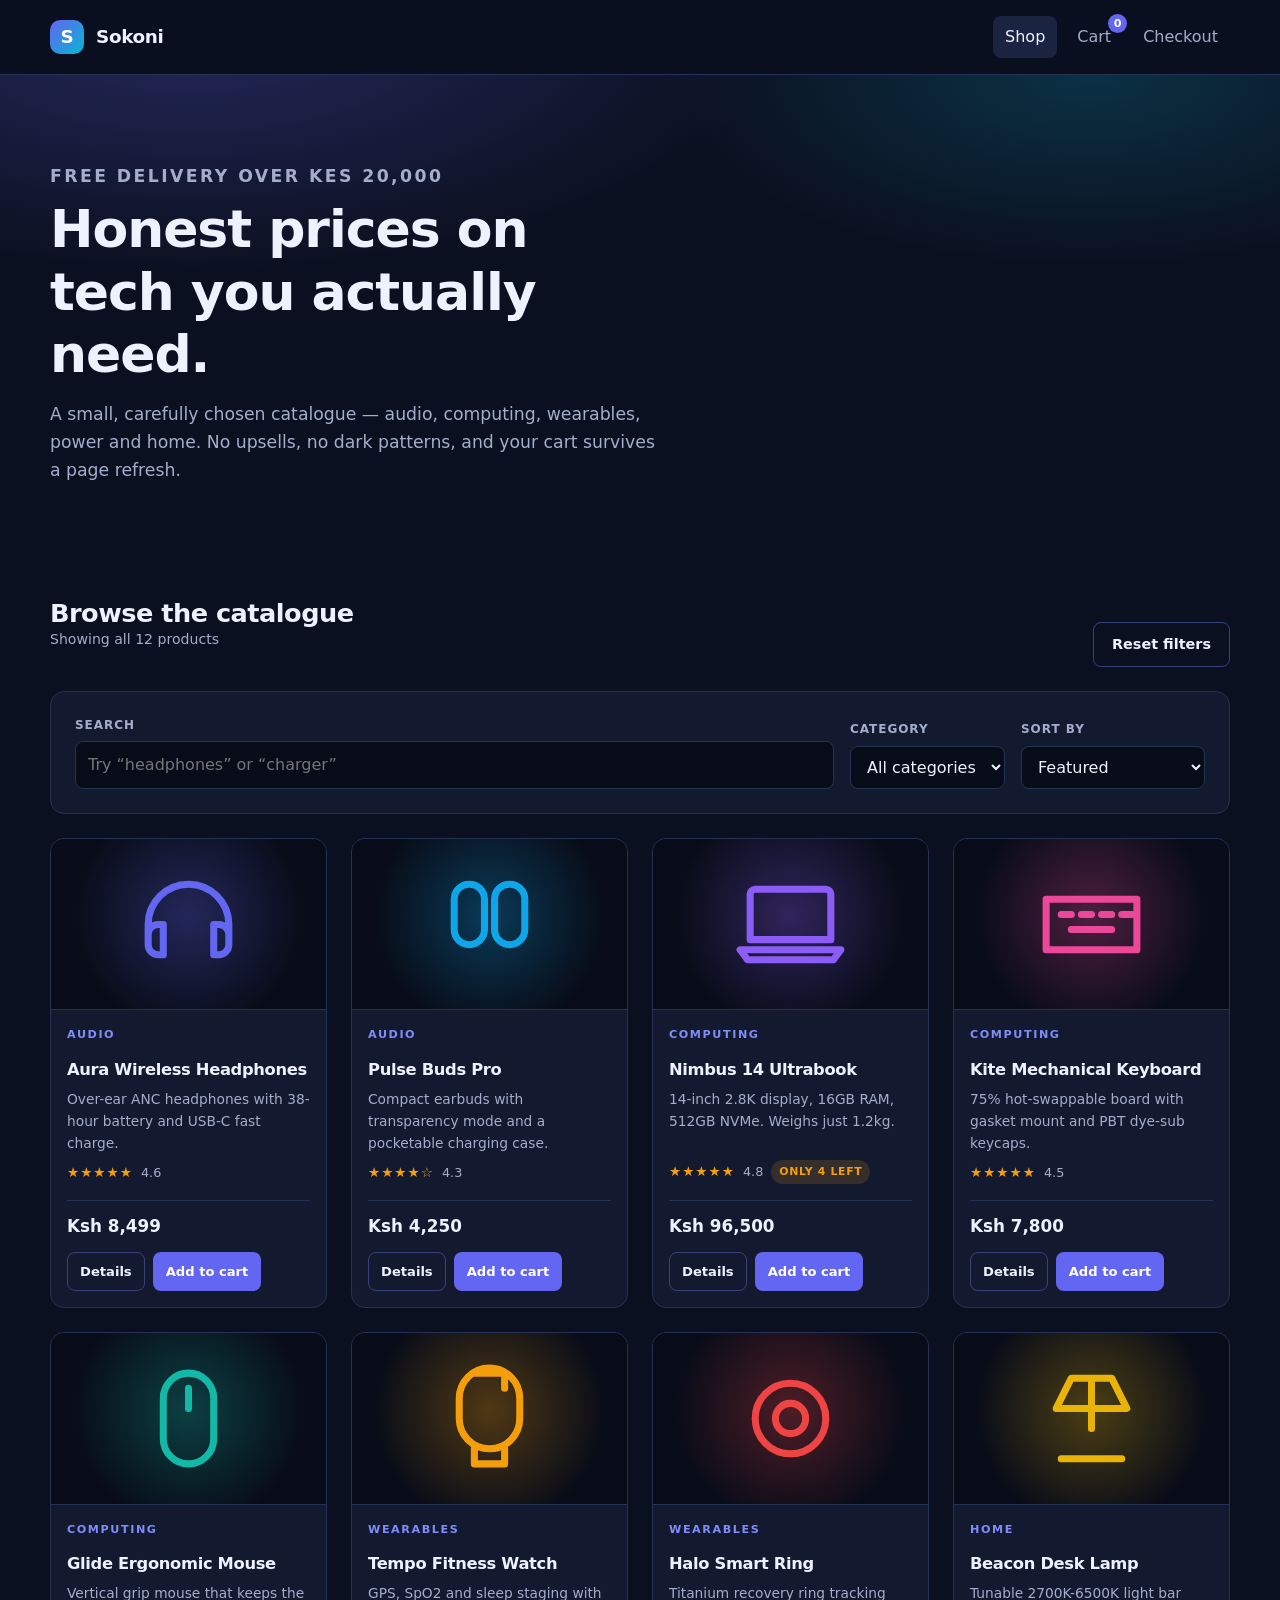
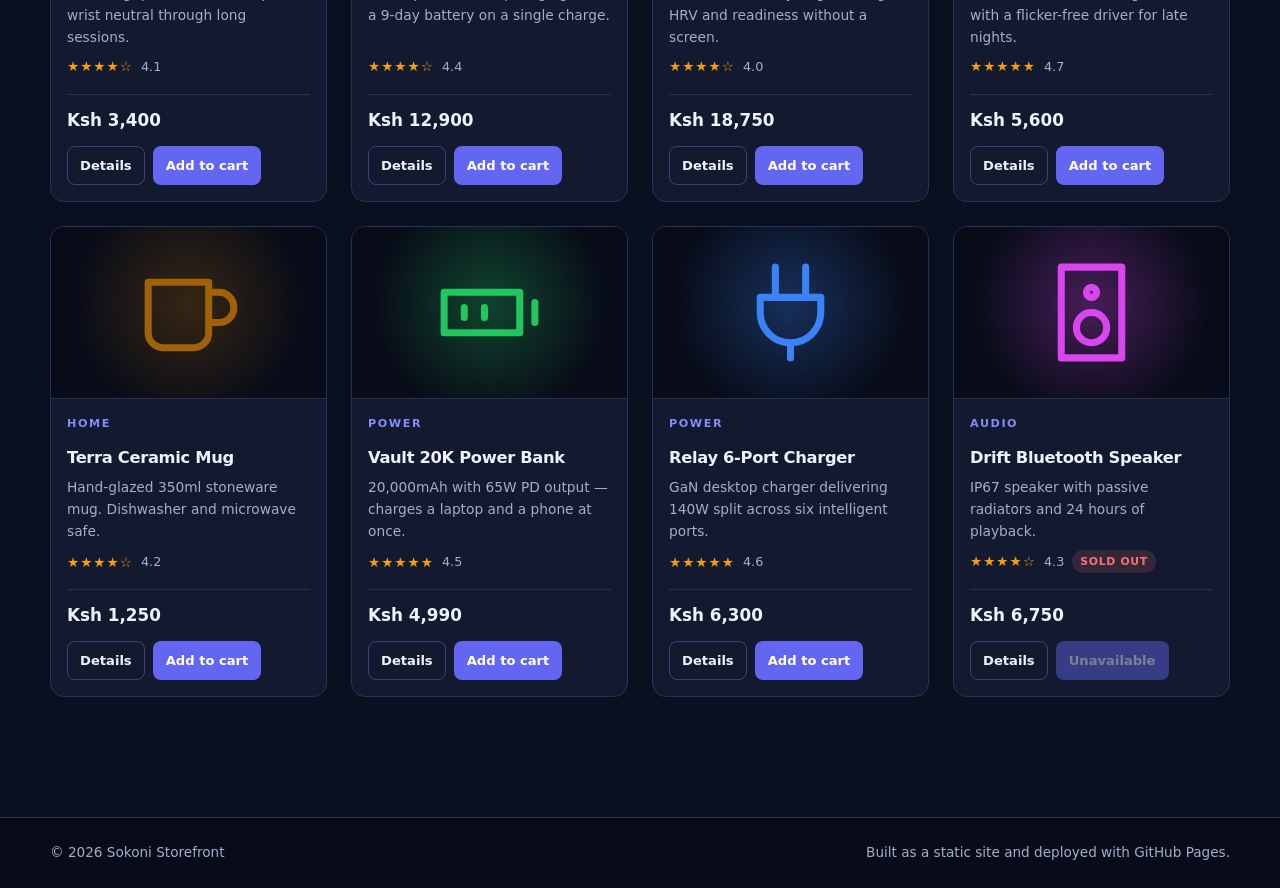
==== commit 78fa7b47: "Merge pull request #29 from IS-PROJECT-2026/style/23-hero-tagline-revision fix: resolve hero headlin" ====
--- a/index.html
+++ b/index.html
@@ -34,7 +34,7 @@
       <section class="hero">
         <div class="shell">
           <p class="eyebrow">Free delivery over KES 20,000</p>
-          <h1>Tech you actually need, at prices that make sense.</h1>
+          <h1>Honest prices on tech you actually need.</h1>
           <p>
             A small, carefully chosen catalogue — audio, computing, wearables, power and home.
             No upsells, no dark patterns, and your cart survives a page refresh.
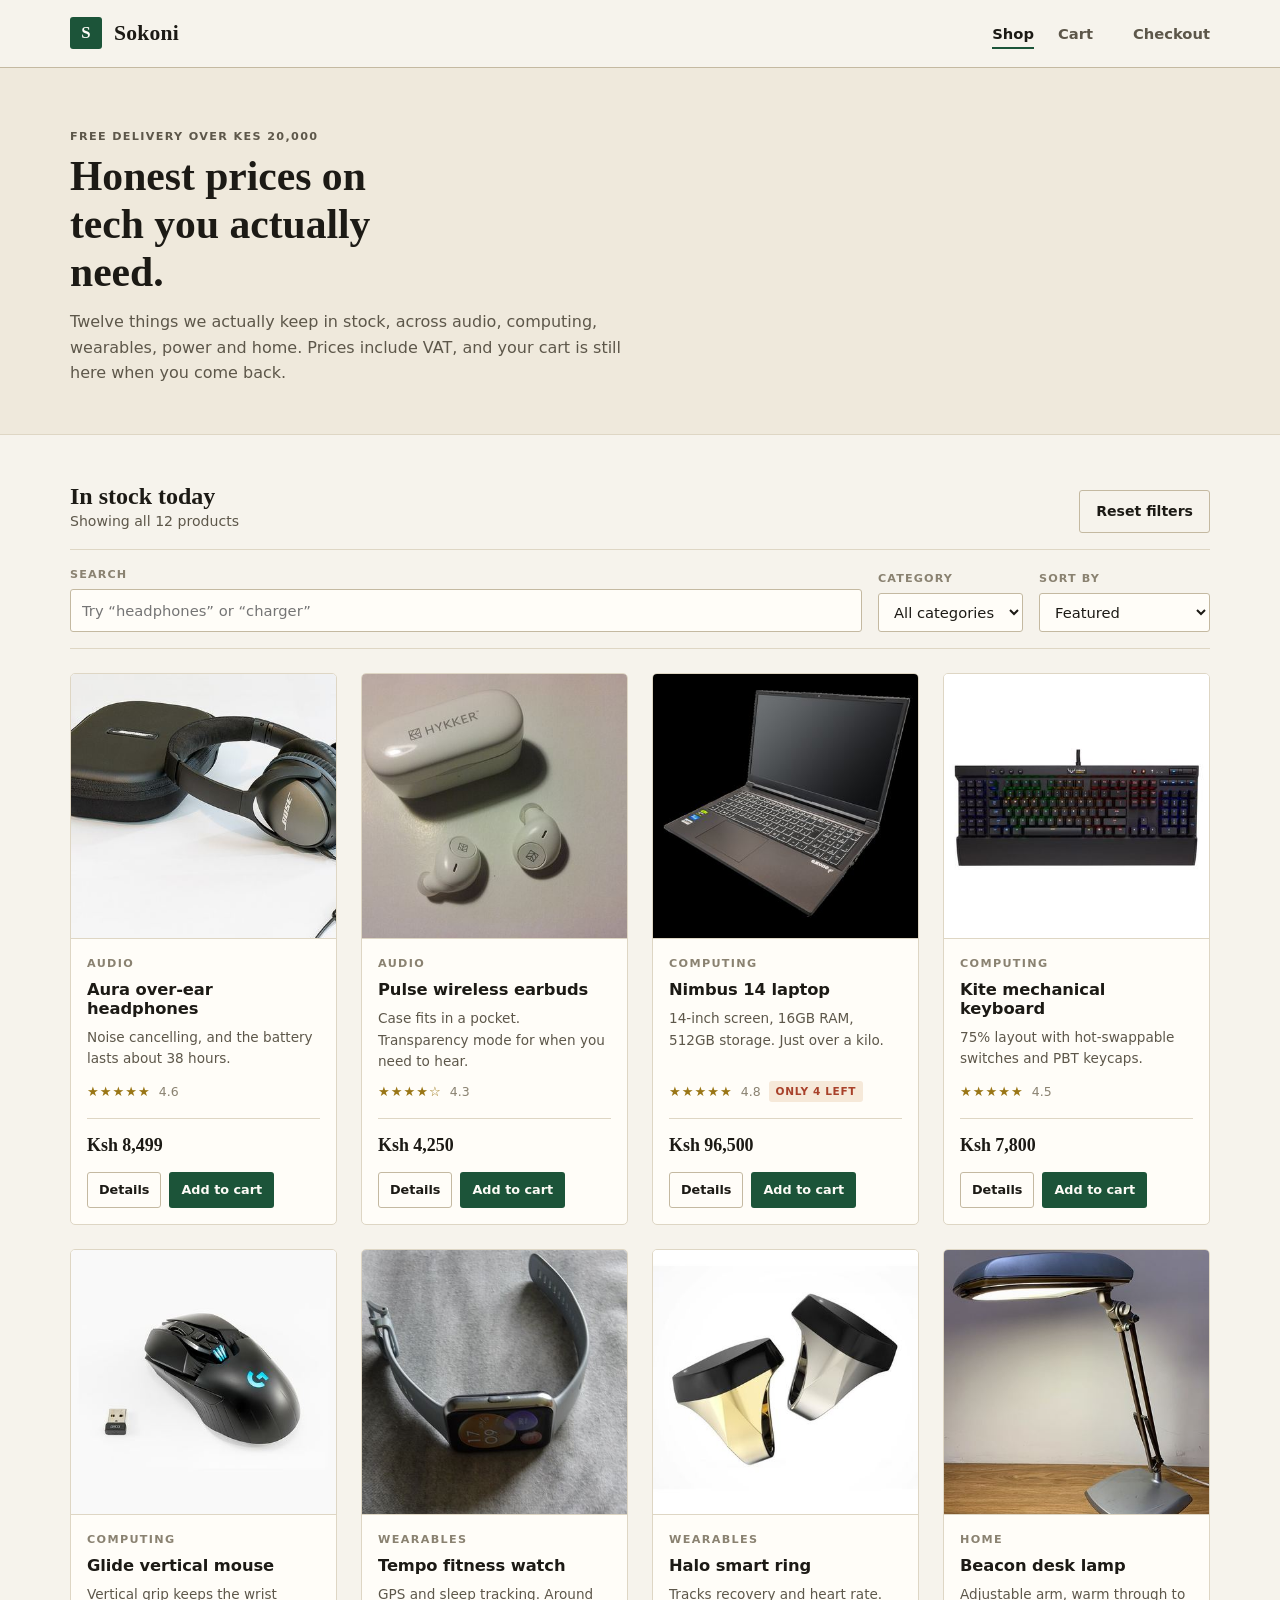
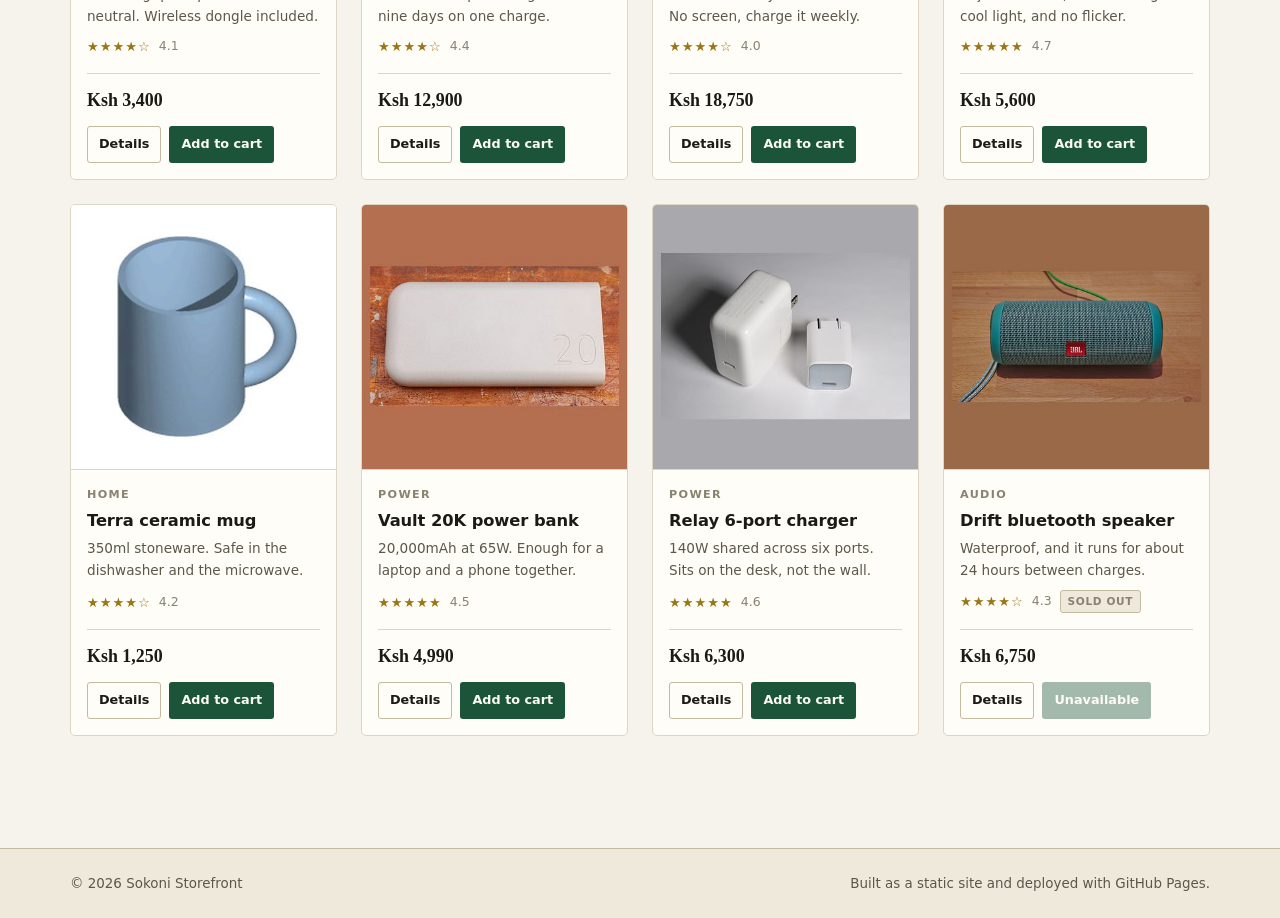
==== commit 9a347aa3: "style: give the shop a market look Paper background, serif headings, thin rules and square corners i" ====
--- a/index.html
+++ b/index.html
@@ -3,10 +3,10 @@
   <head>
     <meta charset="utf-8" />
     <meta name="viewport" content="width=device-width, initial-scale=1" />
-    <title>Sokoni — Everyday tech, honestly priced</title>
+    <title>Sokoni | Everyday tech at fair prices</title>
     <meta
       name="description"
-      content="Sokoni is a lightweight storefront for audio, computing, wearables and home tech."
+      content="Sokoni sells audio, computing, wearables, power and home gear. Free delivery over KES 20,000."
     />
     <link rel="stylesheet" href="assets/css/main.css" />
   </head>
@@ -36,8 +36,8 @@
           <p class="eyebrow">Free delivery over KES 20,000</p>
           <h1>Honest prices on tech you actually need.</h1>
           <p>
-            A small, carefully chosen catalogue — audio, computing, wearables, power and home.
-            No upsells, no dark patterns, and your cart survives a page refresh.
+            Twelve things we actually keep in stock, across audio, computing, wearables,
+            power and home. Prices include VAT, and your cart is still here when you come back.
           </p>
         </div>
       </section>
@@ -45,7 +45,7 @@
       <section class="section shell">
         <div class="section-head">
           <div>
-            <h2>Browse the catalogue</h2>
+            <h2>In stock today</h2>
             <p class="result-count" id="result-count">Showing all 12 products</p>
           </div>
           <button class="btn btn-ghost" id="clear-filters">Reset filters</button>
@@ -82,8 +82,8 @@
         <div class="grid" id="product-grid"></div>
 
         <div class="empty" id="empty-state" hidden>
-          <h3>No products match that search</h3>
-          <p>Try a different term, or reset the filters to see the whole catalogue.</p>
+          <h3>Nothing matched that</h3>
+          <p>Try another word, or reset the filters to see everything again.</p>
         </div>
       </section>
     </main>
--- a/assets/css/main.css
+++ b/assets/css/main.css
@@ -1,44 +1,42 @@
 /* ==========================================================================
-   Sokoni Storefront — design tokens and components
+   Sokoni Storefront
+   Sokoni is Swahili for "at the market", so the look borrows from a printed
+   market listing: paper background, ink text, thin rules, square corners.
    ========================================================================== */
 
 :root {
-  --bg: #0b1020;
-  --bg-raised: #131a30;
-  --bg-sunken: #080c18;
-  --surface: #1a2340;
-  --border: #263156;
-  --border-strong: #35437a;
-
-  --text: #eef2ff;
-  --text-muted: #a3aecb;
-  --text-faint: #6f7da0;
-
-  --brand: #6366f1;
-  --brand-strong: #818cf8;
-  --brand-ink: #ffffff;
-  --success: #22c55e;
-  --warn: #f59e0b;
-  --danger: #f87171;
-
-  --radius-sm: 8px;
-  --radius: 14px;
-  --radius-lg: 20px;
-
-  --shadow: 0 12px 32px rgba(3, 7, 18, 0.45);
-  --shadow-sm: 0 4px 12px rgba(3, 7, 18, 0.3);
-
-  --space-1: 4px;
-  --space-2: 8px;
-  --space-3: 12px;
-  --space-4: 16px;
-  --space-5: 24px;
-  --space-6: 32px;
-  --space-7: 48px;
-  --space-8: 72px;
-
-  --maxw: 1180px;
-  --font: "Segoe UI", system-ui, -apple-system, "Helvetica Neue", Arial, sans-serif;
+  --paper: #f6f3ec;
+  --surface: #fffdf8;
+  --surface-alt: #efe9dc;
+  --rule: #ded6c4;
+  --rule-strong: #c4b9a1;
+
+  --ink: #1c1a15;
+  --ink-soft: #5d574a;
+  --ink-faint: #8a8271;
+
+  --green: #1c5439;
+  --green-dark: #143d29;
+  --clay: #a8412a;
+  --gold: #9a7616;
+  --on-dark: #fdfbf6;
+
+  /* Corners stay small on purpose. Big pill shapes read as a template. */
+  --r: 3px;
+  --r-lg: 5px;
+
+  --s1: 4px;
+  --s2: 8px;
+  --s3: 12px;
+  --s4: 16px;
+  --s5: 24px;
+  --s6: 32px;
+  --s7: 48px;
+  --s8: 64px;
+
+  --maxw: 1140px;
+  --serif: Georgia, "Iowan Old Style", "Palatino Linotype", "Times New Roman", serif;
+  --sans: "Segoe UI", system-ui, -apple-system, "Helvetica Neue", Arial, sans-serif;
 }
 
 *,
@@ -49,9 +47,9 @@
 
 body {
   margin: 0;
-  background: var(--bg);
-  color: var(--text);
-  font-family: var(--font);
+  background: var(--paper);
+  color: var(--ink);
+  font-family: var(--sans);
   font-size: 16px;
   line-height: 1.6;
   -webkit-font-smoothing: antialiased;
@@ -60,28 +58,27 @@
 h1,
 h2,
 h3 {
-  line-height: 1.2;
   margin: 0;
-  letter-spacing: -0.02em;
+  font-family: var(--serif);
+  font-weight: 700;
+  line-height: 1.15;
 }
 
 a {
-  color: var(--brand-strong);
-}
-
-img,
-svg {
+  color: var(--green);
+}
+
+img {
   max-width: 100%;
 }
 
 :focus-visible {
-  outline: 2px solid var(--brand-strong);
+  outline: 2px solid var(--green);
   outline-offset: 2px;
-  border-radius: 4px;
 }
 
 .shell {
-  width: min(100% - 2 * var(--space-5), var(--maxw));
+  width: min(100% - 2 * var(--s5), var(--maxw));
   margin-inline: auto;
 }
 
@@ -90,13 +87,13 @@
   left: -9999px;
 }
 .skip-link:focus {
-  left: var(--space-4);
-  top: var(--space-4);
+  left: var(--s4);
+  top: var(--s4);
   z-index: 100;
-  background: var(--brand);
-  color: var(--brand-ink);
-  padding: var(--space-2) var(--space-4);
-  border-radius: var(--radius-sm);
+  background: var(--green);
+  color: var(--on-dark);
+  padding: var(--s2) var(--s4);
+  border-radius: var(--r);
 }
 
 /* --------------------------------------------------------------- Header -- */
@@ -105,130 +102,121 @@
   position: sticky;
   top: 0;
   z-index: 40;
-  background: rgba(11, 16, 32, 0.85);
-  backdrop-filter: blur(12px);
-  border-bottom: 1px solid var(--border);
+  background: var(--paper);
+  border-bottom: 1px solid var(--rule-strong);
 }
 
 .header-inner {
   display: flex;
   align-items: center;
-  gap: var(--space-5);
-  padding-block: var(--space-4);
+  gap: var(--s5);
+  padding-block: var(--s4);
 }
 
 .brand {
   display: flex;
   align-items: center;
-  gap: var(--space-3);
-  font-weight: 700;
-  font-size: 1.15rem;
-  color: var(--text);
+  gap: var(--s3);
+  font-family: var(--serif);
+  font-size: 1.35rem;
+  font-weight: 700;
+  letter-spacing: 0.01em;
+  color: var(--ink);
   text-decoration: none;
-  letter-spacing: -0.02em;
 }
 
 .brand-mark {
   display: grid;
   place-items: center;
-  width: 34px;
-  height: 34px;
-  border-radius: 10px;
-  background: linear-gradient(135deg, var(--brand), #06b6d4);
-  color: var(--brand-ink);
-  font-weight: 800;
+  width: 32px;
+  height: 32px;
+  border-radius: var(--r);
+  background: var(--green);
+  color: var(--on-dark);
+  font-family: var(--serif);
+  font-size: 1.05rem;
+  font-weight: 700;
 }
 
 .nav {
   display: flex;
-  gap: var(--space-2);
+  gap: var(--s5);
   margin-left: auto;
   align-items: center;
 }
 
 .nav a {
-  color: var(--text-muted);
+  position: relative;
+  padding: var(--s1) 0;
+  color: var(--ink-soft);
+  font-size: 0.92rem;
+  font-weight: 600;
   text-decoration: none;
-  padding: var(--space-2) var(--space-3);
-  border-radius: var(--radius-sm);
-  font-weight: 500;
 }
 
 .nav a:hover {
-  color: var(--text);
-  background: var(--surface);
-}
-
+  color: var(--ink);
+}
+
+/* Underline the current page rather than filling a pill behind it. */
 .nav a[aria-current="page"] {
-  color: var(--text);
-  background: var(--surface);
+  color: var(--ink);
+  box-shadow: inset 0 -2px 0 var(--green);
 }
 
 .cart-link {
   position: relative;
+  padding-right: var(--s4) !important;
 }
 
 .badge {
   position: absolute;
-  top: -2px;
-  right: -4px;
-  min-width: 19px;
-  height: 19px;
+  top: -6px;
+  right: -2px;
+  min-width: 18px;
+  height: 18px;
   padding-inline: 5px;
   display: grid;
   place-items: center;
   border-radius: 999px;
-  background: var(--brand);
-  color: var(--brand-ink);
+  background: var(--clay);
+  color: var(--on-dark);
+  font-size: 0.68rem;
+  font-weight: 700;
+}
+
+/* display:grid above beats the browser's [hidden] rule, so say it again. */
+.badge[hidden] {
+  display: none;
+}
+
+/* ----------------------------------------------------------------- Hero -- */
+
+.hero {
+  padding-block: var(--s7) var(--s6);
+  border-bottom: 1px solid var(--rule);
+  background: var(--surface-alt);
+}
+
+.hero h1 {
+  font-size: clamp(1.75rem, 4vw, 2.6rem);
+  max-width: 18ch;
+}
+
+.hero p {
+  margin-top: var(--s3);
+  max-width: 58ch;
+  color: var(--ink-soft);
+}
+
+.eyebrow {
+  margin: 0 0 var(--s2);
+  font-family: var(--sans);
   font-size: 0.7rem;
   font-weight: 700;
-}
-
-/* ----------------------------------------------------------------- Hero -- */
-
-.hero {
-  padding-block: var(--space-8) var(--space-7);
-  background:
-    radial-gradient(900px 380px at 15% -10%, rgba(99, 102, 241, 0.28), transparent 65%),
-    radial-gradient(700px 320px at 85% 0%, rgba(6, 182, 212, 0.2), transparent 60%);
-}
-
-.hero h1 {
-  font-size: clamp(2rem, 5vw, 3.25rem);
-  max-width: 16ch;
-}
-
-.hero p {
-  color: var(--text-muted);
-  font-size: 1.08rem;
-  max-width: 56ch;
-  margin-top: var(--space-4);
-}
-
-.eyebrow {
-  margin: 0 0 var(--space-2);
+  letter-spacing: 0.12em;
   text-transform: uppercase;
-  letter-spacing: 0.14em;
-  font-size: 0.7rem;
-  font-weight: 700;
-  color: var(--brand-strong);
-}
-
-.hero-stats {
-  display: flex;
-  flex-wrap: wrap;
-  gap: var(--space-6);
-  margin-top: var(--space-6);
-}
-
-.hero-stats div strong {
-  display: block;
-  font-size: 1.5rem;
-}
-
-.hero-stats div span {
-  color: var(--text-muted);
-  font-size: 0.85rem;
+  color: var(--clay);
 }
 
 /* -------------------------------------------------------------- Buttons -- */
@@ -237,41 +225,38 @@
   display: inline-flex;
   align-items: center;
   justify-content: center;
-  gap: var(--space-2);
-  padding: 10px 18px;
-  border-radius: var(--radius-sm);
+  gap: var(--s2);
+  padding: 9px 16px;
   border: 1px solid transparent;
+  border-radius: var(--r);
   font: inherit;
+  font-size: 0.88rem;
   font-weight: 600;
-  font-size: 0.9rem;
   cursor: pointer;
-  transition: background-color 0.15s ease, border-color 0.15s ease, transform 0.1s ease;
   text-decoration: none;
-}
-
-.btn:active {
-  transform: translateY(1px);
+  transition: background-color 0.12s ease, border-color 0.12s ease, color 0.12s ease;
 }
 
 .btn-primary {
-  background: var(--brand);
-  color: var(--brand-ink);
+  background: var(--green);
+  color: var(--on-dark);
 }
 .btn-primary:hover:not(:disabled) {
-  background: var(--brand-strong);
+  background: var(--green-dark);
 }
 
 .btn-ghost {
   background: transparent;
-  border-color: var(--border-strong);
-  color: var(--text);
+  border-color: var(--rule-strong);
+  color: var(--ink);
 }
 .btn-ghost:hover:not(:disabled) {
+  border-color: var(--ink);
   background: var(--surface);
 }
 
 .btn:disabled {
-  opacity: 0.45;
+  opacity: 0.4;
   cursor: not-allowed;
 }
 
@@ -280,17 +265,17 @@
 }
 
 .link-danger {
+  padding: 0;
+  border: 0;
   background: none;
-  border: 0;
-  color: var(--text-faint);
+  color: var(--ink-faint);
   font: inherit;
   font-size: 0.82rem;
+  text-decoration: underline;
   cursor: pointer;
-  padding: 0;
-  text-decoration: underline;
 }
 .link-danger:hover {
-  color: var(--danger);
+  color: var(--clay);
 }
 
 /* --------------------------------------------------------------- Filters -- */
@@ -299,274 +284,306 @@
   display: flex;
   flex-wrap: wrap;
   align-items: flex-end;
-  gap: var(--space-4);
-  padding: var(--space-5);
-  background: var(--bg-raised);
-  border: 1px solid var(--border);
-  border-radius: var(--radius);
-  margin-bottom: var(--space-5);
+  gap: var(--s4);
+  margin-bottom: var(--s5);
+  padding: var(--s4) 0;
+  border-top: 1px solid var(--rule);
+  border-bottom: 1px solid var(--rule);
 }
 
 .field {
   display: flex;
   flex-direction: column;
-  gap: 6px;
+  gap: 5px;
   min-width: 0;
 }
 
 .field label {
-  font-size: 0.75rem;
-  font-weight: 600;
-  color: var(--text-muted);
+  font-size: 0.7rem;
+  font-weight: 700;
+  letter-spacing: 0.1em;
   text-transform: uppercase;
-  letter-spacing: 0.08em;
+  color: var(--ink-faint);
 }
 
 .field-grow {
-  flex: 1 1 220px;
+  flex: 1 1 240px;
 }
 
 input,
 select,
 textarea {
+  width: 100%;
+  padding: 9px 11px;
+  border: 1px solid var(--rule-strong);
+  border-radius: var(--r);
+  background: var(--surface);
+  color: var(--ink);
   font: inherit;
-  color: var(--text);
-  background: var(--bg-sunken);
-  border: 1px solid var(--border);
-  border-radius: var(--radius-sm);
-  padding: 10px 12px;
-  width: 100%;
+  font-size: 0.92rem;
 }
 
 input:focus,
 select:focus,
 textarea:focus {
-  border-color: var(--brand);
   outline: none;
+  border-color: var(--green);
+  box-shadow: inset 0 0 0 1px var(--green);
 }
 
 input[aria-invalid="true"],
 textarea[aria-invalid="true"] {
-  border-color: var(--danger);
+  border-color: var(--clay);
 }
 
 .result-count {
-  color: var(--text-muted);
+  margin: 0;
+  color: var(--ink-soft);
   font-size: 0.88rem;
-  margin: 0 0 var(--space-4);
+}
+
+/* -------------------------------------------------------------- Sections -- */
+
+.section {
+  padding-block: var(--s7);
+}
+
+.section-head {
+  display: flex;
+  align-items: flex-end;
+  justify-content: space-between;
+  gap: var(--s4);
+  flex-wrap: wrap;
+  margin-bottom: var(--s4);
+}
+
+.section-head h1 {
+  font-size: 1.9rem;
+}
+
+.section-head h2 {
+  font-size: 1.5rem;
+}
+
+.empty {
+  padding: var(--s8) var(--s5);
+  border: 1px solid var(--rule);
+  border-radius: var(--r-lg);
+  background: var(--surface);
+  color: var(--ink-soft);
+  text-align: center;
+}
+
+.empty h3 {
+  margin-bottom: var(--s2);
+  font-size: 1.2rem;
+  color: var(--ink);
 }
 
 /* ----------------------------------------------------------------- Grid -- */
 
 .grid {
   display: grid;
-  grid-template-columns: repeat(auto-fill, minmax(255px, 1fr));
-  gap: var(--space-5);
+  grid-template-columns: repeat(auto-fill, minmax(230px, 1fr));
+  gap: var(--s5);
+  margin: 0;
+  padding: 0;
   list-style: none;
-  padding: 0;
-  margin: 0;
 }
 
 .card {
   display: flex;
   flex-direction: column;
-  background: var(--bg-raised);
-  border: 1px solid var(--border);
-  border-radius: var(--radius);
+  border: 1px solid var(--rule);
+  border-radius: var(--r-lg);
+  background: var(--surface);
   overflow: hidden;
-  transition: border-color 0.15s ease, transform 0.15s ease, box-shadow 0.15s ease;
+  transition: border-color 0.12s ease;
 }
 
 .card:hover {
-  border-color: var(--border-strong);
-  transform: translateY(-3px);
-  box-shadow: var(--shadow);
+  border-color: var(--rule-strong);
 }
 
 .art {
+  position: relative;
+  aspect-ratio: 1;
+  overflow: hidden;
+  background: var(--surface-alt);
+  border-bottom: 1px solid var(--rule);
+}
+
+.art img {
+  display: block;
+  width: 100%;
+  height: 100%;
+  object-fit: cover;
+}
+
+/* Only shown when a photo fails to load. */
+.art-missing {
   display: grid;
   place-items: center;
-  aspect-ratio: 16 / 10;
-  color: var(--accent, var(--brand));
-  background:
-    radial-gradient(circle at 50% 45%, color-mix(in srgb, var(--accent, #6366f1) 30%, transparent), transparent 70%),
-    var(--bg-sunken);
-  border-bottom: 1px solid var(--border);
-}
-
-.art svg {
-  width: 44%;
-  height: auto;
+  padding: var(--s4);
+  background: color-mix(in srgb, var(--accent, #1c5439) 18%, var(--surface-alt));
+}
+
+.art-missing::after {
+  content: attr(data-label);
+  font-size: 0.8rem;
+  font-weight: 600;
+  text-align: center;
+  color: var(--ink);
 }
 
 .card-body {
   display: flex;
   flex-direction: column;
-  gap: var(--space-2);
-  padding: var(--space-4);
+  gap: var(--s2);
   flex: 1;
+  padding: var(--s4);
+}
+
+.card-body .eyebrow {
+  margin-bottom: 0;
+  color: var(--ink-faint);
 }
 
 .card-title {
   font-size: 1.02rem;
+  font-family: var(--sans);
+  font-weight: 700;
+  letter-spacing: -0.005em;
 }
 
 .card-blurb {
+  flex: 1;
   margin: 0;
-  color: var(--text-muted);
-  font-size: 0.86rem;
-  flex: 1;
+  color: var(--ink-soft);
+  font-size: 0.85rem;
 }
 
 .card-meta {
   display: flex;
   align-items: center;
-  gap: var(--space-2);
+  gap: var(--s2);
   flex-wrap: wrap;
 }
 
 .stars {
-  color: var(--warn);
+  color: var(--gold);
+  font-size: 0.82rem;
   letter-spacing: 1px;
-  font-size: 0.85rem;
 }
 
 .rating-value {
-  color: var(--text-muted);
-  font-size: 0.8rem;
+  color: var(--ink-faint);
+  font-size: 0.78rem;
 }
 
 .pill {
-  font-size: 0.68rem;
-  font-weight: 700;
+  padding: 2px 7px;
+  border-radius: var(--r);
+  font-size: 0.66rem;
+  font-weight: 700;
+  letter-spacing: 0.06em;
   text-transform: uppercase;
-  letter-spacing: 0.06em;
-  padding: 3px 8px;
-  border-radius: 999px;
 }
 
 .pill-out {
-  background: rgba(248, 113, 113, 0.15);
-  color: var(--danger);
+  background: var(--surface-alt);
+  color: var(--ink-faint);
+  border: 1px solid var(--rule-strong);
 }
 
 .pill-low {
-  background: rgba(245, 158, 11, 0.15);
-  color: var(--warn);
+  background: #f6e9d9;
+  color: var(--clay);
 }
 
 .card-foot {
   display: flex;
   align-items: center;
   justify-content: space-between;
-  gap: var(--space-3);
+  gap: var(--s3);
   flex-wrap: wrap;
-  margin-top: var(--space-2);
-  padding-top: var(--space-3);
-  border-top: 1px solid var(--border);
+  margin-top: var(--s2);
+  padding-top: var(--s3);
+  border-top: 1px solid var(--rule);
 }
 
 .price {
-  font-size: 1.05rem;
+  font-family: var(--serif);
+  font-size: 1.12rem;
   font-weight: 700;
 }
 
 .card-actions {
   display: flex;
-  gap: var(--space-2);
+  gap: var(--s2);
 }
 
 .card-actions .btn {
-  padding: 8px 12px;
-  font-size: 0.82rem;
-}
-
-/* -------------------------------------------------------------- Sections -- */
-
-.section {
-  padding-block: var(--space-7);
-}
-
-.section-head {
-  display: flex;
-  align-items: flex-end;
-  justify-content: space-between;
-  gap: var(--space-4);
-  flex-wrap: wrap;
-  margin-bottom: var(--space-5);
-}
-
-.section-head h2 {
-  font-size: 1.6rem;
-}
-
-.empty {
-  text-align: center;
-  padding: var(--space-8) var(--space-5);
-  border: 1px dashed var(--border-strong);
-  border-radius: var(--radius);
-  color: var(--text-muted);
-}
-
-.empty h3 {
-  color: var(--text);
-  margin-bottom: var(--space-2);
+  padding: 7px 11px;
+  font-size: 0.8rem;
 }
 
 /* ------------------------------------------------------------- Cart page -- */
 
 .cart-layout {
   display: grid;
-  grid-template-columns: minmax(0, 1fr) 320px;
-  gap: var(--space-6);
+  grid-template-columns: minmax(0, 1fr) 300px;
+  gap: var(--s6);
   align-items: start;
 }
 
 .lines {
-  list-style: none;
+  display: flex;
+  flex-direction: column;
+  gap: var(--s3);
   margin: 0;
   padding: 0;
-  display: flex;
-  flex-direction: column;
-  gap: var(--space-3);
+  list-style: none;
 }
 
 .line {
   display: grid;
-  grid-template-columns: 96px minmax(0, 1fr) auto auto auto;
+  grid-template-columns: 84px minmax(0, 1fr) auto auto auto;
   align-items: center;
-  gap: var(--space-4);
-  padding: var(--space-3);
-  background: var(--bg-raised);
-  border: 1px solid var(--border);
-  border-radius: var(--radius);
+  gap: var(--s4);
+  padding: var(--s3);
+  border: 1px solid var(--rule);
+  border-radius: var(--r-lg);
+  background: var(--surface);
 }
 
 .line .art {
-  aspect-ratio: 1;
-  border: 0;
-  border-radius: var(--radius-sm);
-}
-
-.line .art svg {
-  width: 50%;
+  border: 1px solid var(--rule);
+  border-radius: var(--r);
+}
+
+.line-body {
+  min-width: 0;
 }
 
 .line-title {
-  font-size: 0.98rem;
+  font-family: var(--sans);
+  font-size: 0.96rem;
+  font-weight: 700;
 }
 
 .line-unit {
   margin: 2px 0 0;
-  color: var(--text-muted);
-  font-size: 0.82rem;
+  color: var(--ink-soft);
+  font-size: 0.8rem;
 }
 
 .line-total {
   margin: 0;
-  font-weight: 700;
-  min-width: 92px;
+  min-width: 90px;
   text-align: right;
+  font-family: var(--serif);
+  font-weight: 700;
 }
 
 .qty {
@@ -576,100 +593,105 @@
 }
 
 .qty-btn {
-  width: 30px;
-  height: 30px;
-  border-radius: var(--radius-sm);
-  border: 1px solid var(--border-strong);
+  width: 28px;
+  height: 28px;
+  border: 1px solid var(--rule-strong);
+  border-radius: var(--r);
   background: var(--surface);
-  color: var(--text);
+  color: var(--ink);
   font-size: 1rem;
   cursor: pointer;
 }
 
 .qty-btn:hover:not(:disabled) {
-  border-color: var(--brand);
+  border-color: var(--ink);
 }
 
 .qty-btn:disabled {
-  opacity: 0.4;
+  opacity: 0.35;
   cursor: not-allowed;
 }
 
 .qty-input {
-  width: 54px;
+  width: 50px;
+  padding: 5px;
   text-align: center;
-  padding: 6px;
 }
 
 .panel {
-  background: var(--bg-raised);
-  border: 1px solid var(--border);
-  border-radius: var(--radius);
-  padding: var(--space-5);
   position: sticky;
-  top: 92px;
+  top: 88px;
+  padding: var(--s5);
+  border: 1px solid var(--rule-strong);
+  border-radius: var(--r-lg);
+  background: var(--surface);
 }
 
 .panel h2 {
+  margin-bottom: var(--s4);
   font-size: 1.15rem;
-  margin-bottom: var(--space-4);
 }
 
 .totals {
+  display: flex;
+  flex-direction: column;
+  gap: var(--s2);
+  margin: 0 0 var(--s4);
+  padding: 0;
   list-style: none;
-  margin: 0 0 var(--space-4);
-  padding: 0;
-  display: flex;
-  flex-direction: column;
-  gap: var(--space-2);
 }
 
 .totals li {
   display: flex;
   justify-content: space-between;
-  gap: var(--space-4);
-  color: var(--text-muted);
+  gap: var(--s4);
+  color: var(--ink-soft);
   font-size: 0.9rem;
 }
 
 .totals .grand {
-  color: var(--text);
+  padding-top: var(--s3);
+  border-top: 1px solid var(--rule);
+  color: var(--ink);
+  font-family: var(--serif);
   font-size: 1.1rem;
   font-weight: 700;
-  padding-top: var(--space-3);
-  border-top: 1px solid var(--border);
 }
 
 .nudge {
-  background: rgba(99, 102, 241, 0.12);
-  border: 1px solid rgba(99, 102, 241, 0.35);
-  color: var(--brand-strong);
-  border-radius: var(--radius-sm);
-  padding: var(--space-3);
+  margin-bottom: var(--s4);
+  padding: var(--s3);
+  border-left: 3px solid var(--gold);
+  background: #f6efe0;
+  color: #6b5411;
   font-size: 0.82rem;
-  margin-bottom: var(--space-4);
 }
 
 .cart-actions {
   display: flex;
   justify-content: space-between;
   align-items: center;
-  margin-top: var(--space-4);
+  margin-top: var(--s4);
 }
 
 /* --------------------------------------------------------- Checkout page -- */
 
 .checkout-layout {
   display: grid;
-  grid-template-columns: minmax(0, 1fr) 340px;
-  gap: var(--space-6);
+  grid-template-columns: minmax(0, 1fr) 320px;
+  gap: var(--s6);
   align-items: start;
+}
+
+#checkout-form h2 {
+  font-size: 1.3rem;
 }
 
 .form-grid {
   display: grid;
   grid-template-columns: repeat(2, minmax(0, 1fr));
-  gap: var(--space-4);
+  gap: var(--s4);
+  margin-block: var(--s4);
 }
 
 .form-grid .span-2 {
@@ -677,59 +699,70 @@
 }
 
 .error {
-  color: var(--danger);
+  min-height: 1.1em;
+  margin: 0;
+  color: var(--clay);
   font-size: 0.78rem;
-  min-height: 1.1em;
 }
 
 .review-list {
+  display: flex;
+  flex-direction: column;
+  gap: var(--s3);
+  margin: 0 0 var(--s4);
+  padding: 0 0 var(--s4);
+  border-bottom: 1px solid var(--rule);
   list-style: none;
-  margin: 0 0 var(--space-4);
-  padding: 0 0 var(--space-4);
-  border-bottom: 1px solid var(--border);
-  display: flex;
-  flex-direction: column;
-  gap: var(--space-3);
 }
 
 .review-list li {
   display: flex;
   justify-content: space-between;
-  gap: var(--space-4);
-  font-size: 0.9rem;
+  gap: var(--s4);
+  font-size: 0.88rem;
+}
+
+.review-name {
+  min-width: 0;
 }
 
 .review-qty {
-  color: var(--text-muted);
+  color: var(--ink-faint);
 }
 
 .confirmation {
+  max-width: 560px;
+  margin-inline: auto;
+  padding: var(--s8) var(--s5);
+  border: 1px solid var(--rule-strong);
+  border-radius: var(--r-lg);
+  background: var(--surface);
   text-align: center;
-  padding: var(--space-8) var(--space-5);
-  background: var(--bg-raised);
-  border: 1px solid var(--border);
-  border-radius: var(--radius-lg);
+}
+
+.confirmation h2 {
+  font-size: 1.6rem;
 }
 
 .confirmation .tick {
   display: grid;
   place-items: center;
-  width: 62px;
-  height: 62px;
-  margin: 0 auto var(--space-4);
+  width: 52px;
+  height: 52px;
+  margin: 0 auto var(--s4);
   border-radius: 50%;
-  background: rgba(34, 197, 94, 0.15);
-  color: var(--success);
-  font-size: 1.8rem;
+  background: var(--green);
+  color: var(--on-dark);
+  font-size: 1.5rem;
 }
 
 .reference {
   display: inline-block;
-  margin-top: var(--space-4);
-  padding: var(--space-2) var(--space-4);
-  background: var(--bg-sunken);
-  border: 1px solid var(--border-strong);
-  border-radius: var(--radius-sm);
+  margin-top: var(--s3);
+  padding: var(--s2) var(--s4);
+  border: 1px dashed var(--rule-strong);
+  border-radius: var(--r);
+  background: var(--paper);
   font-family: ui-monospace, "Cascadia Code", Consolas, monospace;
   letter-spacing: 0.08em;
 }
@@ -737,62 +770,70 @@
 /* --------------------------------------------------------------- Dialog -- */
 
 dialog {
-  border: 1px solid var(--border-strong);
-  border-radius: var(--radius-lg);
-  background: var(--bg-raised);
-  color: var(--text);
+  width: min(600px, calc(100% - 2 * var(--s5)));
   padding: 0;
-  width: min(560px, calc(100% - 2 * var(--space-5)));
-  box-shadow: var(--shadow);
+  border: 1px solid var(--rule-strong);
+  border-radius: var(--r-lg);
+  background: var(--surface);
+  color: var(--ink);
 }
 
 dialog::backdrop {
-  background: rgba(3, 7, 18, 0.7);
-  backdrop-filter: blur(3px);
+  background: rgba(28, 26, 21, 0.45);
 }
 
 .dialog-body {
-  padding: var(--space-5);
   display: grid;
-  grid-template-columns: 150px minmax(0, 1fr);
-  gap: var(--space-5);
+  grid-template-columns: 200px minmax(0, 1fr);
+  gap: var(--s5);
+  padding: var(--s5);
 }
 
 .dialog-body .art {
-  border: 1px solid var(--border);
-  border-radius: var(--radius);
-  aspect-ratio: 1;
+  border: 1px solid var(--rule);
+  border-radius: var(--r);
+}
+
+.dialog-body h2 {
+  margin-bottom: var(--s2);
+  font-size: 1.35rem;
+}
+
+.dialog-body .price {
+  display: block;
+  margin-top: var(--s3);
+  font-size: 1.3rem;
 }
 
 .dialog-foot {
   display: flex;
   justify-content: flex-end;
-  gap: var(--space-3);
-  padding: var(--space-4) var(--space-5);
-  border-top: 1px solid var(--border);
+  gap: var(--s3);
+  padding: var(--s4) var(--s5);
+  border-top: 1px solid var(--rule);
+  background: var(--paper);
 }
 
 /* --------------------------------------------------------------- Toasts -- */
 
 .toast-host {
   position: fixed;
-  bottom: var(--space-5);
-  right: var(--space-5);
+  right: var(--s5);
+  bottom: var(--s5);
   z-index: 60;
   display: flex;
   flex-direction: column;
-  gap: var(--space-2);
+  gap: var(--s2);
 }
 
 .toast {
+  padding: var(--s3) var(--s4);
+  border: 1px solid var(--rule-strong);
+  border-left: 3px solid var(--green);
+  border-radius: var(--r);
   background: var(--surface);
-  border: 1px solid var(--border-strong);
-  border-left: 3px solid var(--brand);
-  border-radius: var(--radius-sm);
-  padding: var(--space-3) var(--space-4);
-  font-size: 0.88rem;
-  box-shadow: var(--shadow-sm);
-  animation: toast-in 0.2s ease;
+  font-size: 0.86rem;
+  animation: toast-in 0.16s ease;
 }
 
 .toast.out {
@@ -803,26 +844,26 @@
 @keyframes toast-in {
   from {
     opacity: 0;
-    transform: translateY(8px);
+    transform: translateY(6px);
   }
 }
 
 /* --------------------------------------------------------------- Footer -- */
 
 .site-footer {
-  margin-top: var(--space-8);
-  border-top: 1px solid var(--border);
-  background: var(--bg-sunken);
+  margin-top: var(--s8);
+  border-top: 1px solid var(--rule-strong);
+  background: var(--surface-alt);
 }
 
 .footer-inner {
   display: flex;
   justify-content: space-between;
-  gap: var(--space-4);
+  gap: var(--s4);
   flex-wrap: wrap;
-  padding-block: var(--space-5);
-  color: var(--text-muted);
-  font-size: 0.85rem;
+  padding-block: var(--s5);
+  color: var(--ink-soft);
+  font-size: 0.84rem;
 }
 
 /* ------------------------------------------------------------ Responsive -- */
@@ -841,18 +882,22 @@
 @media (max-width: 640px) {
   .header-inner {
     flex-wrap: wrap;
-    gap: var(--space-3);
+    gap: var(--s3);
   }
 
   .nav {
+    width: 100%;
     margin-left: 0;
-    width: 100%;
     justify-content: space-between;
   }
 
+  .section {
+    padding-block: var(--s6);
+  }
+
   .line {
-    grid-template-columns: 72px minmax(0, 1fr);
-    row-gap: var(--space-3);
+    grid-template-columns: 64px minmax(0, 1fr);
+    row-gap: var(--s3);
   }
 
   .line .qty,
@@ -869,7 +914,11 @@
   }
 
   .dialog-body .art {
-    max-width: 150px;
+    max-width: 180px;
+  }
+
+  .card-foot {
+    align-items: flex-start;
   }
 }
 
